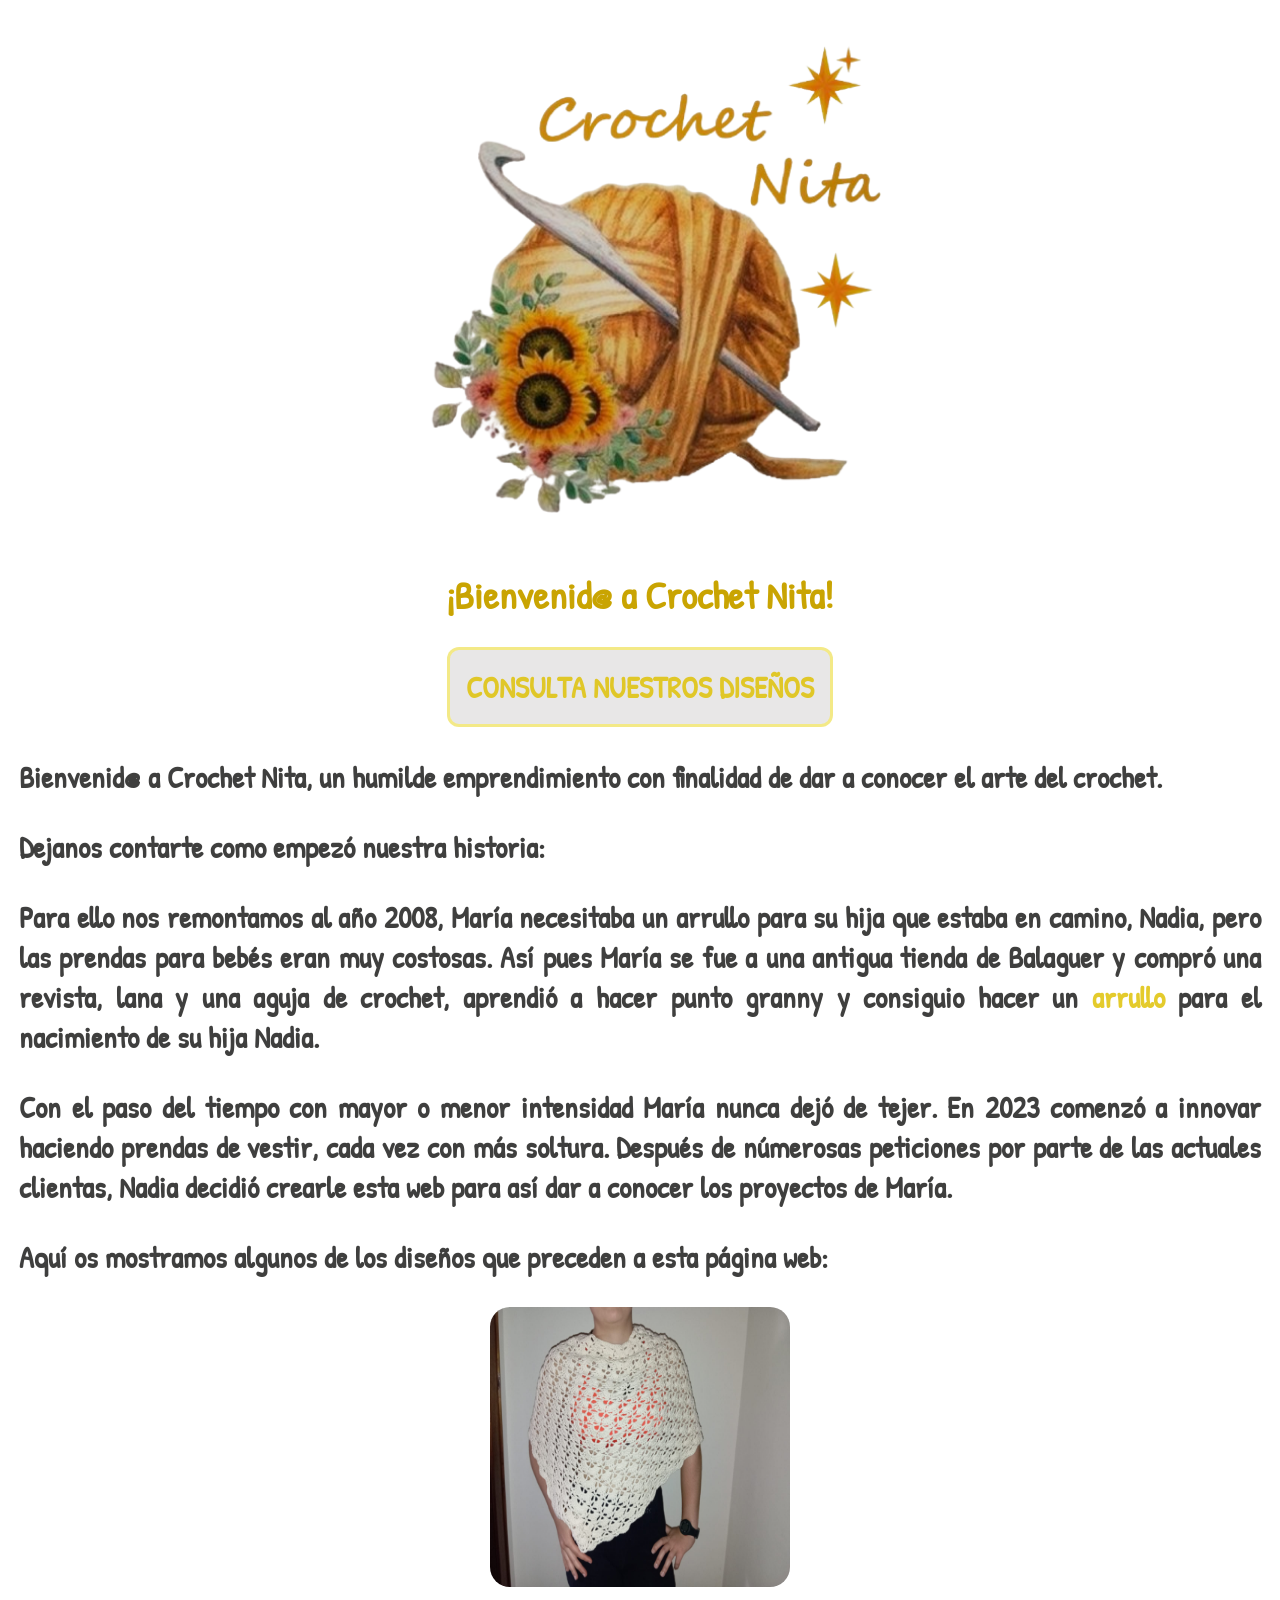
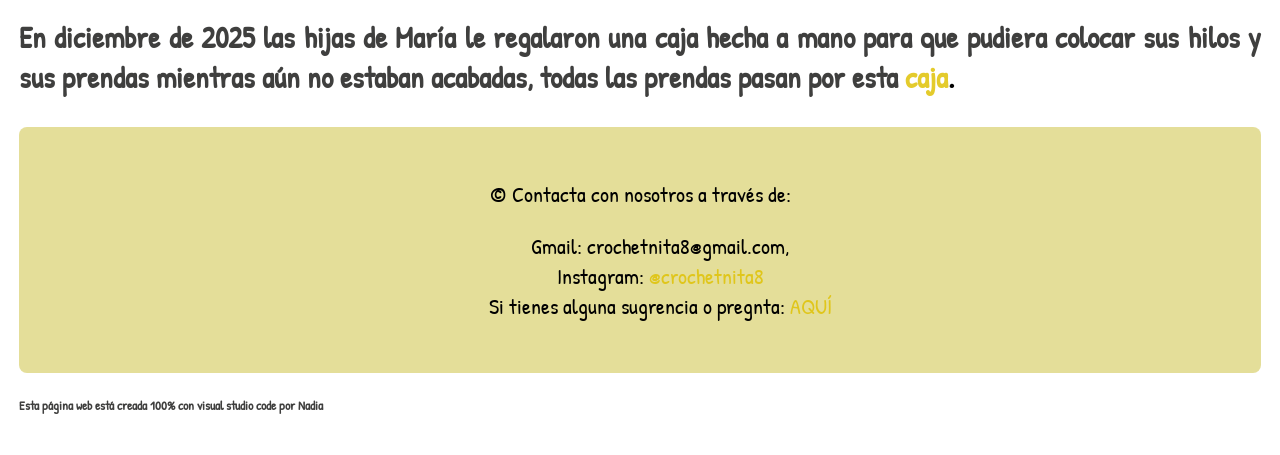
==== index.html @ 80dba15c "SUBBIDA 55" ====
<!doctype html>
<html>
<head>

<meta name="google-site-verification" content="MotYhcaJfMXbqBQRzJ3ACP1RZf5Yo8ek3lvFwVh9SaU" />
    <meta charset="utf-8">
    <link rel="icon" href="IMAGENES/Crochet_Nita-removebg-preview.png" type="image/x-icon">
    <title>Crochet Nita</title>
    <link rel="stylesheet" href="estilo/style.css?v=2">
    <meta name="viewport" content="width=device-width, initial-scale=1.0">

</head>


<body>
<div class="bordes">
<div class="bloque-caja">
    <img src="IMAGENES/Crochet_Nita-removebg-preview.png" class="logo-principal" alt="Logo de Crochet Nita" title="Logo de Crochet Nita">
</div>
    <h1 id="nombre-visitante"><span style="color:rgb(201, 164, 2);">¡Bienvenid@ a Crochet Nita!</span></h1>
    <div class="tarjeta-inicio">
        <h3><b><a href="diseños.html">CONSULTA NUESTROS DISEÑOS</a></b></h3>
    </div>

    <p><h3><span style="color:rgba(44, 44, 43, 0.911);">Bienvenid@ a  Crochet Nita, un humilde emprendimiento con finalidad de dar a conocer el arte del crochet.</span></p>


<p><h3><span style="color:rgba(44, 44, 43, 0.911);">Dejanos contarte como empezó nuestra historia:</span></h3>


<h3><span style="color:rgba(44, 44, 43, 0.911);">Para ello nos remontamos al año 2008, María necesitaba un arrullo para su hija que estaba en camino, Nadia, pero las prendas para bebés eran muy costosas. Así pues María se fue a una antigua tienda de Balaguer y compró una revista, lana y una aguja de crochet, aprendió a hacer punto granny y consiguio hacer un <a href="arrullo.html">arrullo</a> para el nacimiento de su hija Nadia.</span></h3>

<h3><span style="color:rgba(44, 44, 43, 0.911)">Con el paso del tiempo con mayor o menor intensidad María nunca dejó de tejer. En 2023 comenzó a innovar haciendo prendas de vestir, cada vez con más soltura. Después de númerosas peticiones por parte de las actuales clientas, Nadia decidió crearle esta web para así dar a conocer los proyectos de María.</span></h3>

<h3><b><span style="color:rgba(44, 44, 43, 0.911);">Aquí os mostramos algunos de los diseños que preceden a esta página web:</span></b></h3>

<div class="bloque-imagenes">
      <img id="carrusel" src="IMAGENES/c1.jpg" width="300" height="280" title="carrusel que muestran algunas imagenes de las prendas que preceden a Crochet Nita">
</div>

<h3><span style="color:rgba(44, 44, 43, 0.911);">En diciembre de 2025 las hijas de María le regalaron una caja hecha a mano para que pudiera colocar sus hilos y sus prendas mientras aún no estaban acabadas, todas las prendas pasan por esta <a href="caja.html">caja</a></span>.</h3>



    <footer class="menu-list"><br>
   <p>&copy; Contacta con nosotros a través de:</p>
    <ol>
      <line>Gmail: crochetnita8@gmail.com, </line><br>
      <line>Instagram:<a href="https://www.instagram.com/crochetnita8/" target="_blank"> @crochetnita8</a> </line><br>
      <line>Si tienes alguna sugrencia o pregnta:<a class="pie-página" href="formulario.html"> AQUÍ</a></line>
    </ol><br>
   </footer>
<h5><span style="color:rgba(44, 44, 43, 0.911);">Esta página web está creada 100% con visual studio code por Nadia</span></h5>
</div>
<script src="script.js"></script>
</body>
---- estilo/style.css ----
@import url('https://fonts.googleapis.com/css2?family=Patrick+Hand&family=Amatic+SC&display=swap');

body {
 display: block;
 width: 100%;
 max-width: 100%;
 margin: 0;
 padding: 0; 
font-family: 'Patrick Hand', cursive !important; 
  background-color: #ffffff; /*BORDES, gris*/
  overflow-x: hidden;
}

h1 {
  
  font-size: 39px; 
  text-align: center;}

h2 {
  
  font-size: 39px; 
  text-align: center;}

  .letra {
    font-size: 20px;

  }

h3 {
  
  font-size: 30px; 
  text-align: justify;}

  footer{
    font-family: 'Patrick Hand', cursive !important;
    font-size: 22px; 
    height: 3%;
    text-align: justify;
  }

.bordes{    /*todo el texto (EN BLANCO)*/
  background-color: #ffffff;
  width: 100%;
  margin: 0;
  padding: 19px 19px;
  box-sizing: border-box;

}
.bordes-formulario{ 
   margin-left:10%;
   margin-right:10%;
   margin-top: 20px;
   margin-bottom: 20px;

}

.bloque-caja {
    display: flex;           
    justify-content: center;  
    flex-wrap: wrap;         
}
.bloque-caja img {
    justify-content: center; 
    margin: 5px 10px;
    border-radius: 20px;
}

.bloque-imagenes img {
    border-radius: 20px;
    display: flex !important;
    justify-content: center !important;
    align-content: center !important;
    align-items: center !important;
    margin: 0 auto !important;
    text-align: center !important;
}

.caja-redonda {
  border-radius: 10px;
  border: 1px solid #aaa;
  padding: 8px;
}

a {  color:rgba(223, 193, 1, 0.831);
text-decoration: none }

a:hover {color: #9C9C9C;
 text-decoration: none; }

.menu-list{ 
    background-color: rgba(216, 207, 104, 0.673);
    border-radius: 8px;
    text-align: center; 
}
.tarjeta {
    border: 3px solid #f7ea6fcb;
    border-radius: 12px;
    padding: 15px;  
    width: calc(33.33% - 14px);
    min-width: 280px;          
    background-color: #dbdadaa2;
    text-align: center;
    margin-bottom: 30px; 
    box-sizing: border-box;
    height: auto;  
    padding: 15px 20px;        

}

.tarjeta-diseño { 
    display: flex;             
    justify-content: center;   
    align-items: center;      
    border: 3px solid #f7ea6fcb;
    border-radius: 12px;
    background-color: #dbdadaa2;
    padding: 2px 15px; 
    width: 100%;
    max-width: 350px; 
    max-height: 70px; 
    line-height: 1.2;
    margin-bottom: 30px;
} 

.tarjeta-inicio { 
    display: flex;             
    justify-content: center;
    align-items: center;     
    margin: 0 auto 30px auto; 
    
    border: 3px solid #f7ea6fcb;
    border-radius: 12px;
    background-color: #dbdadaa2;
    padding: 2px 15px; 
    width: 100%;
    max-width: 350px; 
    height: 70px;           
    text-align: center;
}



.info-oculta {
    display: none; 
    max-width: 720px; 
    margin: 20px auto; 
    padding: 20px;
    font-size: 24px;
    background-color: #f4f4f4;
    border-radius: 12px;
    border: 2px solid #dbdadaa2;
}

.info-oculta.mostrar {
    display: block; }

.contenedor-tarjetas {
    display: flex;  
    flex-wrap: wrap;  
    gap: 20px;             
    justify-content: center; 
    max-width: 1200px; 
    margin: 0 auto;
}

.tarjeta h3 {
    color: #333;
    margin-top: 0;
}
.bloque-caja {
    width: 100%;
    max-width: 100%;
    display: flex;
    box-sizing: border-box;
    justify-content: center;
}

.logo-principal {
    display: block;
    margin: 0 auto;
    max-width: 500px;
    height: auto;
    width: 100%;
}
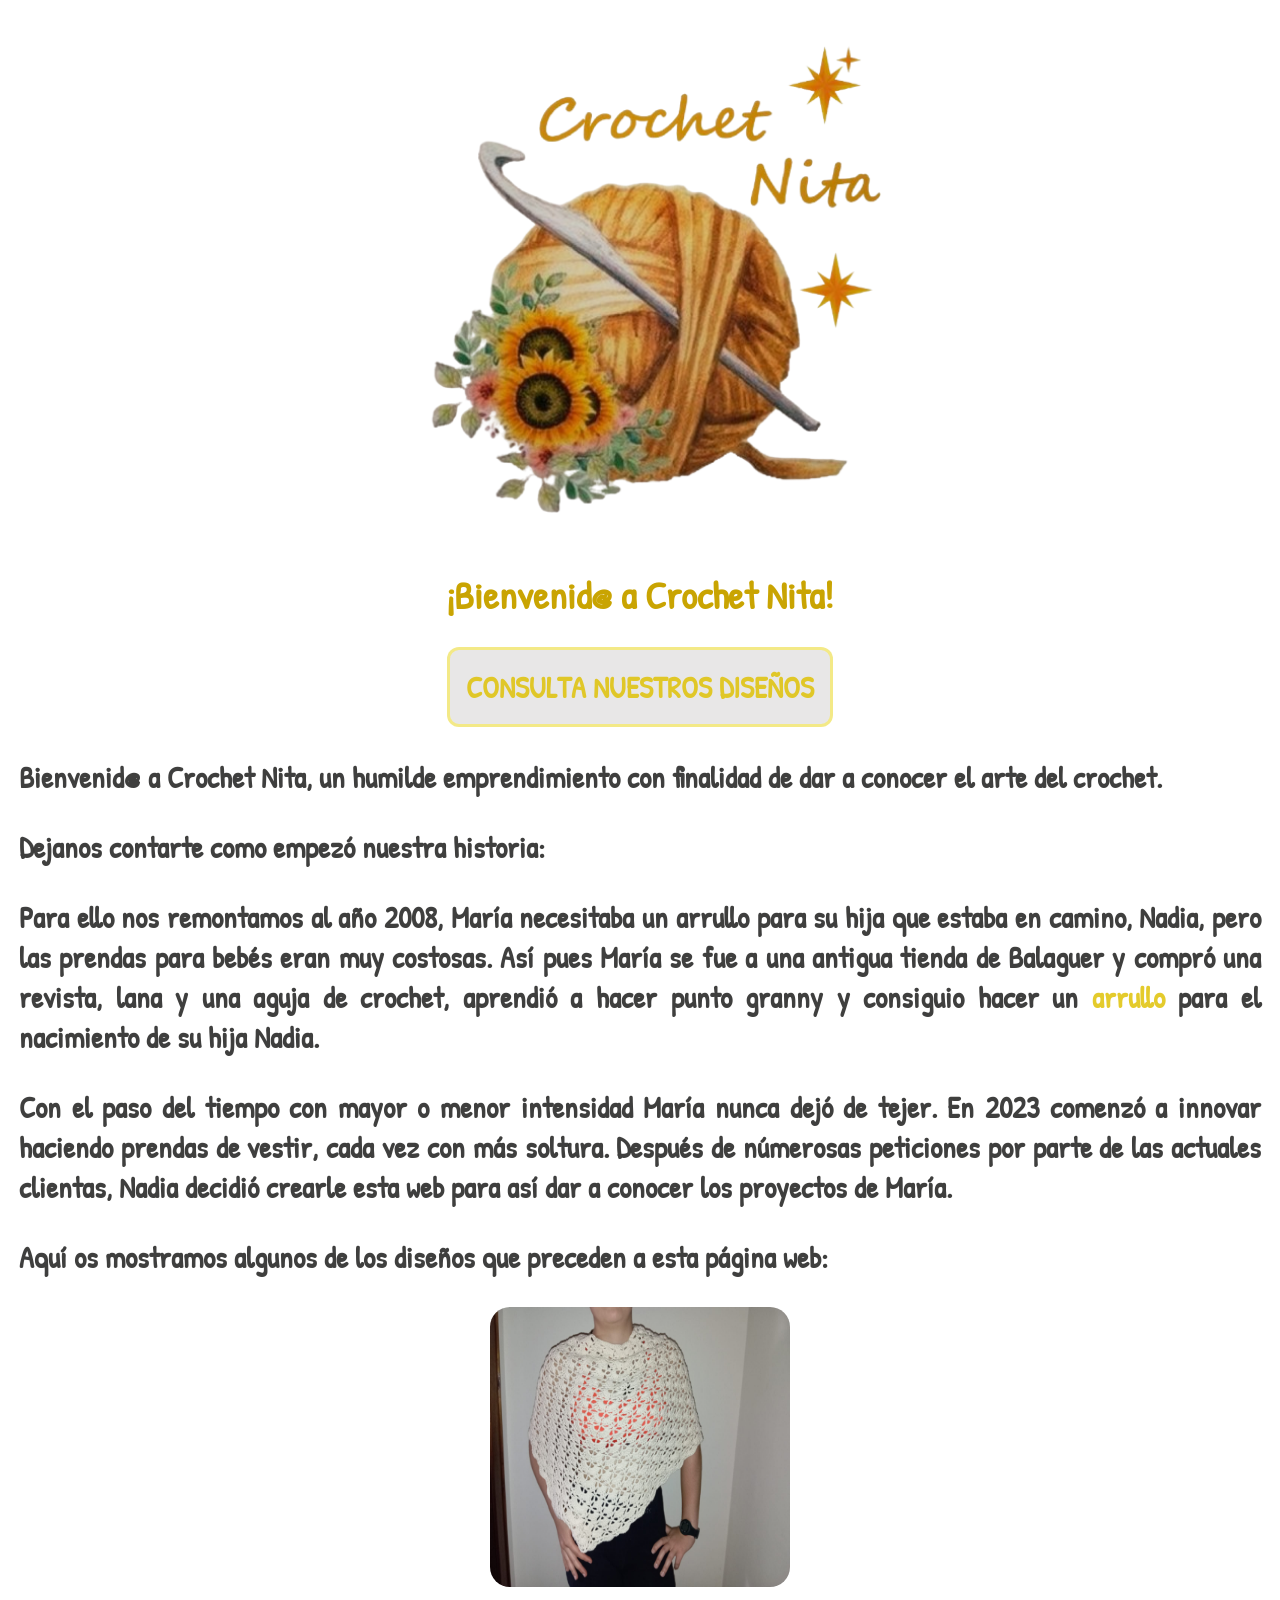
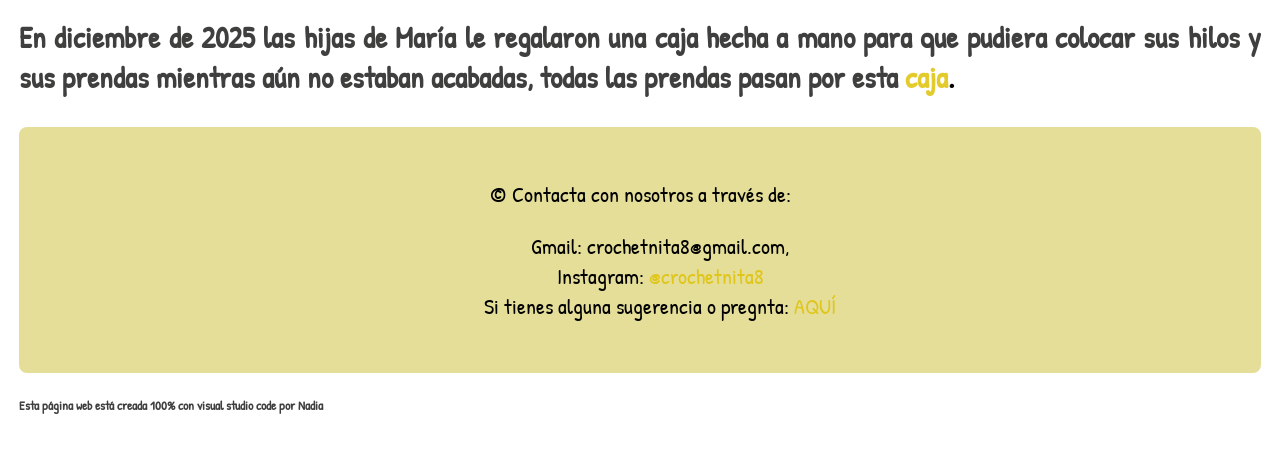
==== commit 220328ee: "SUBIDA 56" ====
--- a/index.html
+++ b/index.html
@@ -47,7 +47,7 @@
     <ol>
       <line>Gmail: crochetnita8@gmail.com, </line><br>
       <line>Instagram:<a href="https://www.instagram.com/crochetnita8/" target="_blank"> @crochetnita8</a> </line><br>
-      <line>Si tienes alguna sugrencia o pregnta:<a class="pie-página" href="formulario.html"> AQUÍ</a></line>
+      <line>Si tienes alguna sugerencia o pregnta:<a class="pie-página" href="formulario.html"> AQUÍ</a></line>
     </ol><br>
    </footer>
 <h5><span style="color:rgba(44, 44, 43, 0.911);">Esta página web está creada 100% con visual studio code por Nadia</span></h5>
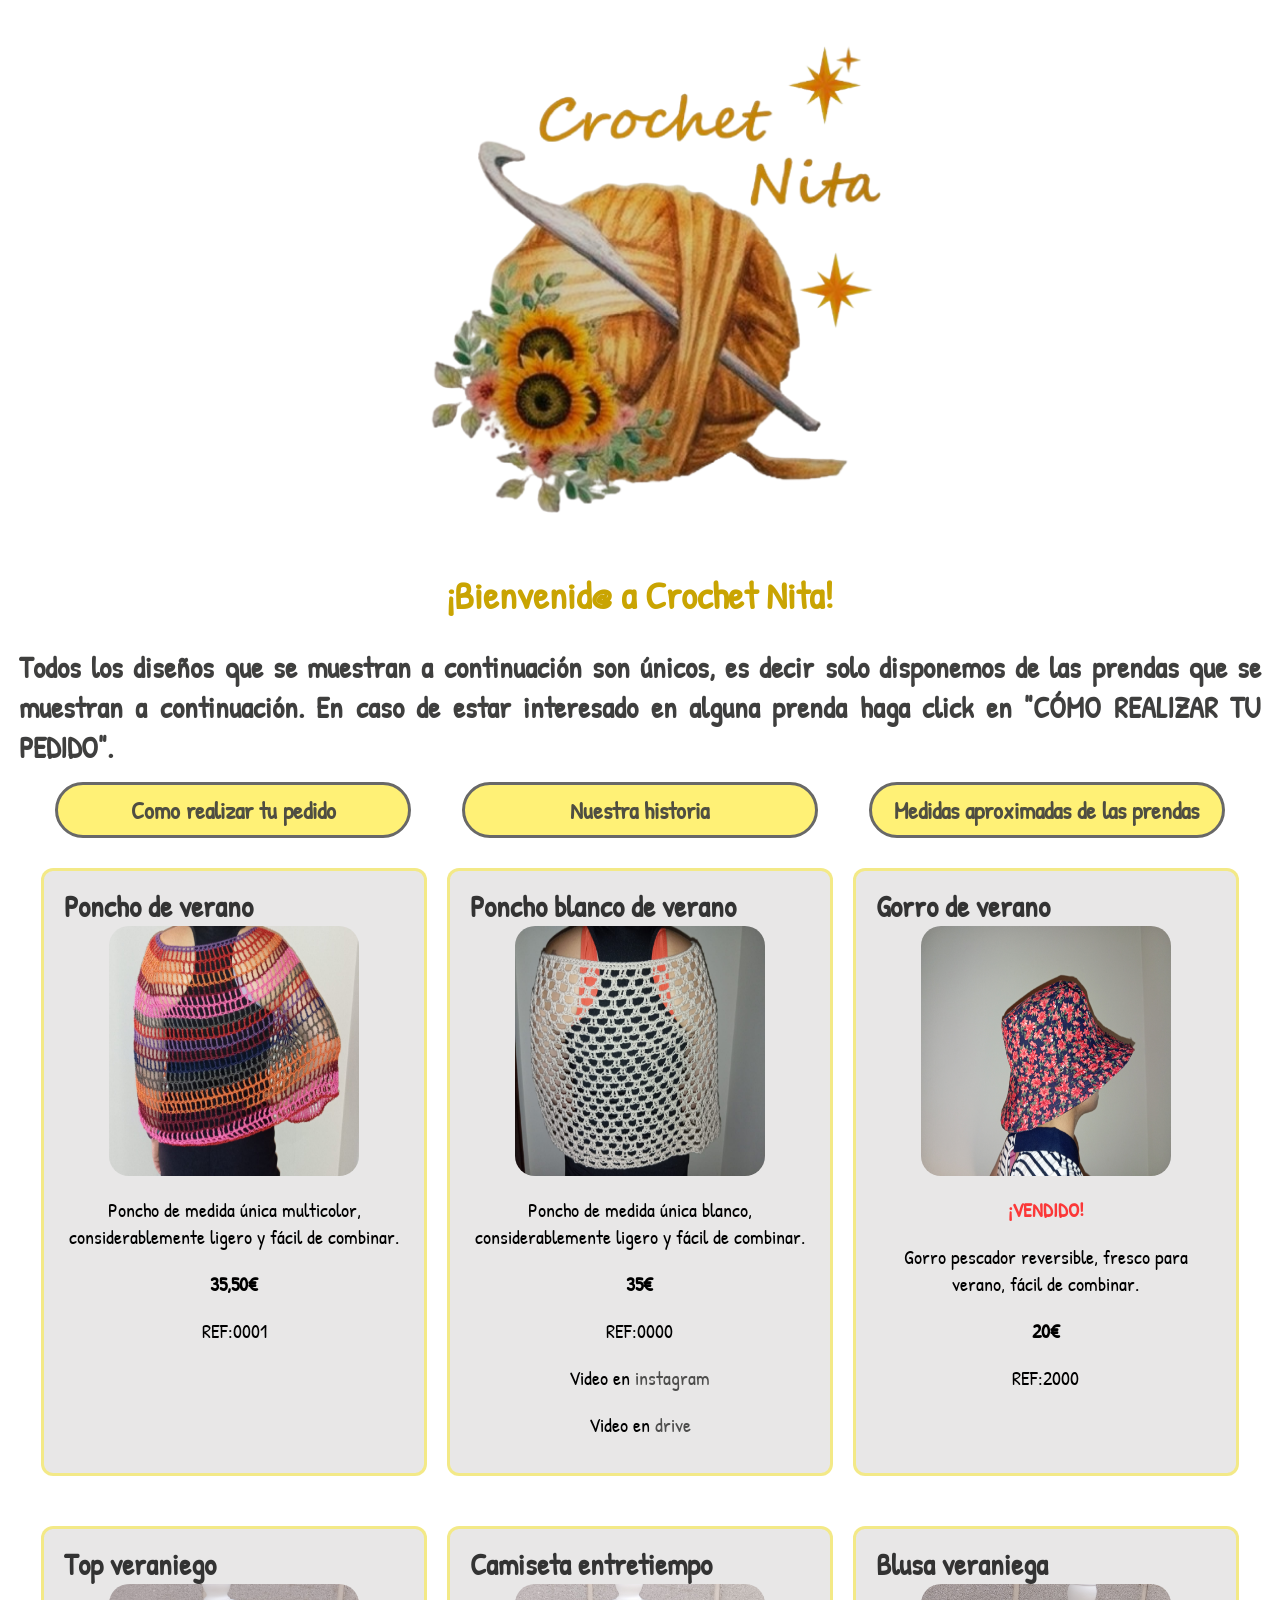
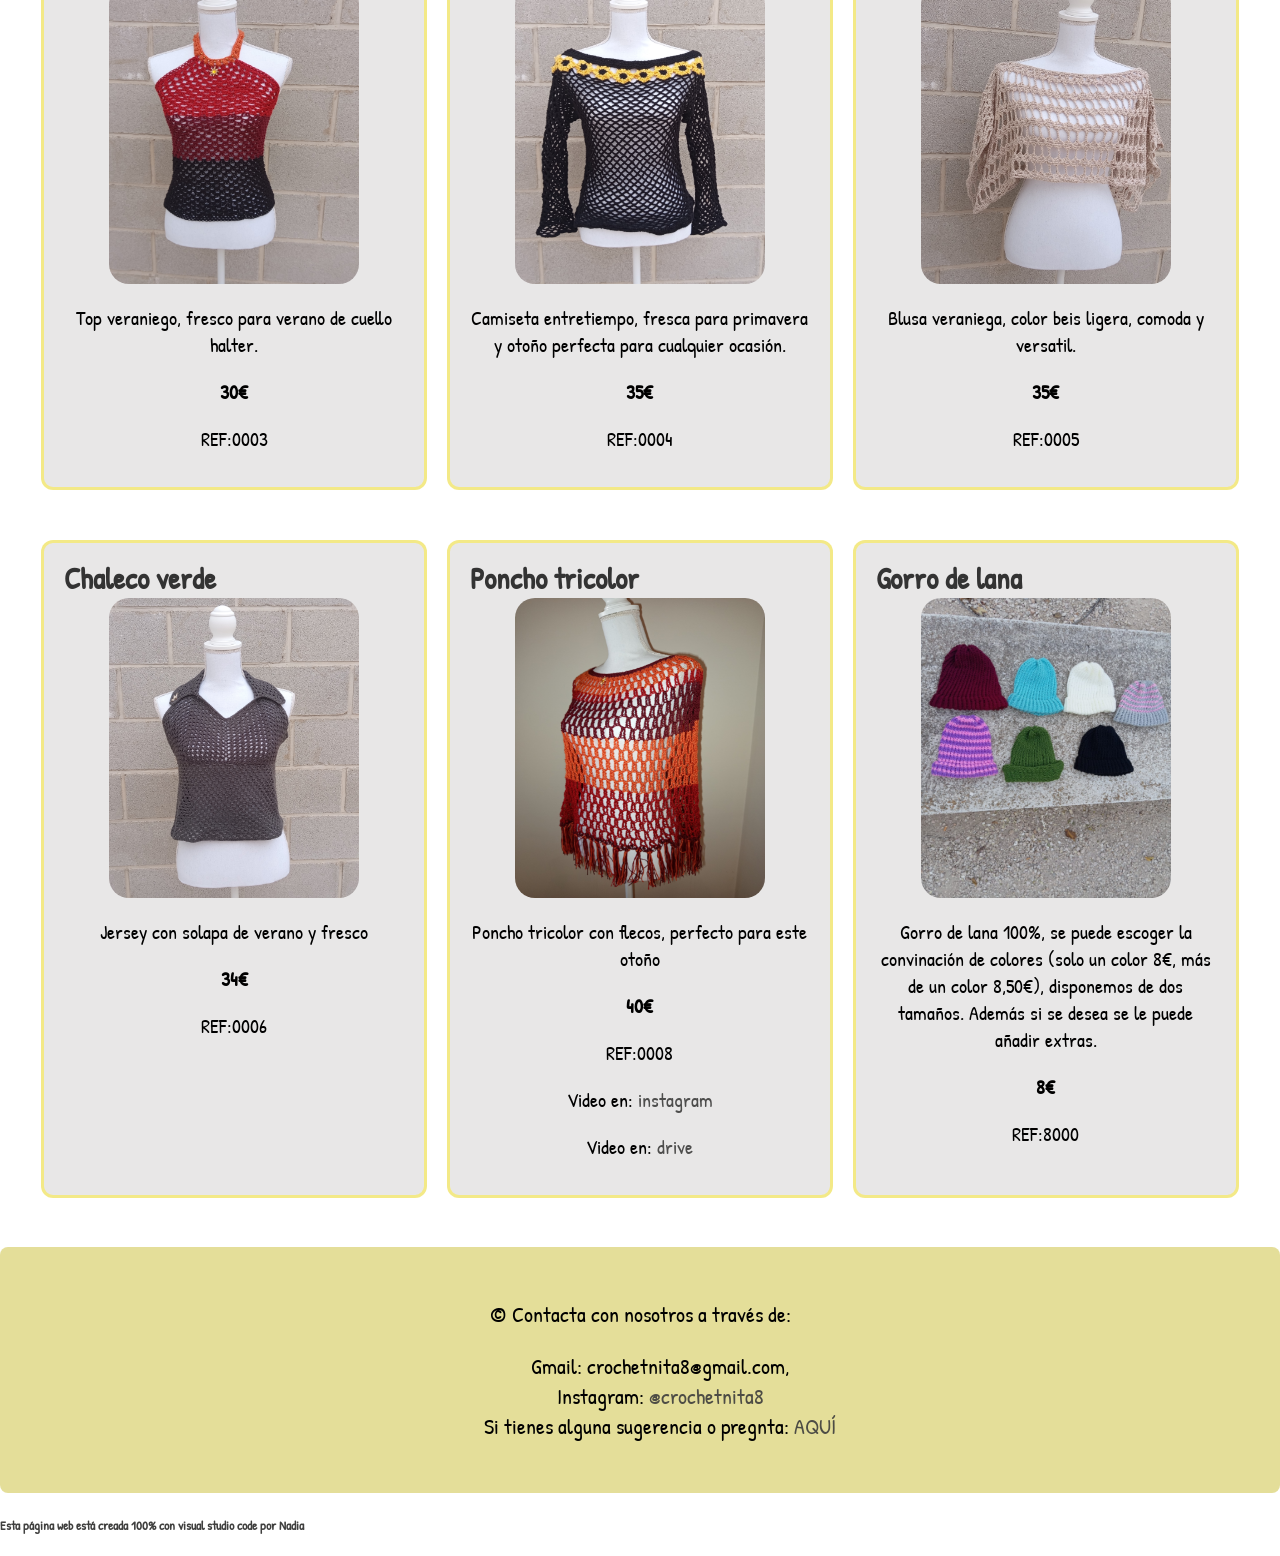
==== commit 3d55f0a5: "subida_60" ====
--- a/index.html
+++ b/index.html
@@ -18,27 +18,195 @@
     <img src="IMAGENES/Crochet_Nita-removebg-preview.png" class="logo-principal" alt="Logo de Crochet Nita" title="Logo de Crochet Nita">
 </div>
     <h1 id="nombre-visitante"><span style="color:rgb(201, 164, 2);">¡Bienvenid@ a Crochet Nita!</span></h1>
+
+<h3><span style="color:rgba(44, 44, 43, 0.911);">Todos los diseños que se muestran a continuación son únicos, es decir solo disponemos de las prendas que se muestran a continuación. En caso de estar interesado en alguna prenda haga click en "CÓMO REALIZAR TU PEDIDO".</span></h3>
+    
+<div class="contenedor-tarjetas">
+
+    <div class="tarjeta-inicio" id="boton-pedido" style="cursor: pointer;">
+       <b><a href="#">Como realizar tu pedido</a></b>
+    </div>   
+
+      <div class="tarjeta-inicio">
+      <a href="diseños.html"><b>Nuestra historia</b></a>
+     </div>
+
     <div class="tarjeta-inicio">
-        <h3><b><a href="diseños.html">CONSULTA NUESTROS DISEÑOS</a></b></h3>
-    </div>
-
-    <p><h3><span style="color:rgba(44, 44, 43, 0.911);">Bienvenid@ a  Crochet Nita, un humilde emprendimiento con finalidad de dar a conocer el arte del crochet.</span></p>
-
-
-<p><h3><span style="color:rgba(44, 44, 43, 0.911);">Dejanos contarte como empezó nuestra historia:</span></h3>
-
-
-<h3><span style="color:rgba(44, 44, 43, 0.911);">Para ello nos remontamos al año 2008, María necesitaba un arrullo para su hija que estaba en camino, Nadia, pero las prendas para bebés eran muy costosas. Así pues María se fue a una antigua tienda de Balaguer y compró una revista, lana y una aguja de crochet, aprendió a hacer punto granny y consiguio hacer un <a href="arrullo.html">arrullo</a> para el nacimiento de su hija Nadia.</span></h3>
-
-<h3><span style="color:rgba(44, 44, 43, 0.911)">Con el paso del tiempo con mayor o menor intensidad María nunca dejó de tejer. En 2023 comenzó a innovar haciendo prendas de vestir, cada vez con más soltura. Después de númerosas peticiones por parte de las actuales clientas, Nadia decidió crearle esta web para así dar a conocer los proyectos de María.</span></h3>
-
-<h3><b><span style="color:rgba(44, 44, 43, 0.911);">Aquí os mostramos algunos de los diseños que preceden a esta página web:</span></b></h3>
-
-<div class="bloque-imagenes">
-      <img id="carrusel" src="IMAGENES/c1.jpg" width="300" height="280" title="carrusel que muestran algunas imagenes de las prendas que preceden a Crochet Nita">
-</div>
-
-<h3><span style="color:rgba(44, 44, 43, 0.911);">En diciembre de 2025 las hijas de María le regalaron una caja hecha a mano para que pudiera colocar sus hilos y sus prendas mientras aún no estaban acabadas, todas las prendas pasan por esta <a href="caja.html">caja</a></span>.</h3>
+       <b><a href="medidas.html">Medidas aproximadas de las prendas</a></b>
+    </div>
+</div>
+
+
+<div id="texto-pedido" class="info-oculta">
+    <h4><b>Pasos para realizar tu pedido:</b></h4>
+    <p>1. Selecciona tus prendas favoritas.</p>
+    <p>2. Apunta el número de referencia de la prenda (REF)</p>
+<p>3. Escríbenos a través de Gmail: crochetnita8@gmail.com</a></p>
+<p>4. Acuérdate de escribir el número de referencia en tu mensaje.</a></p>
+<p>5. Si tienes dudas, preguntas o sugerencias pulsa <b><a href="formulario.html">AQUÍ</a></b></p>
+</div>
+
+  <div class="contenedor-tarjetas">
+
+
+<div class="tarjeta">
+<h3>Poncho de verano </h3>
+<div class="slider-box">
+<div class="bloque-imagenes">
+      <img id="poncho_multicolor" src="IMAGENES/Poncho_verano_1.1.1.jpg" width="250" height="250">
+</div>
+    <div class="letra">
+            <p>Poncho de medida única multicolor, considerablemente ligero y fácil de combinar.</p>
+            <p><b>35,50€</b></p>
+            <P>REF:0001</P>
+    </div>
+    </div> 
+
+</div>
+
+
+
+
+<div class="tarjeta">
+<h3>Poncho blanco de verano</h3>
+<div class="slider-box">
+<div class="bloque-imagenes">
+      <img id="poncho_blanco" src="IMAGENES/Poncho_blanco_1.jpg" width="250" height="250">
+</div >
+    <div class="letra">
+            <p>Poncho de medida única blanco, considerablemente ligero y fácil de combinar.</p>
+            <p><b>35€</b></p>
+            <P>REF:0000</P>
+            <p>Video en <a href="https://www.instagram.com/p/DdCdG0MxBR3/" target="_blank">instagram</a></p>
+            <p>Video en <a href="https://drive.google.com/file/d/1knNZ7XTC8M2oFvwDCNOKL1fEVnpdb-37/view?usp=sharing" target="_blank">drive</a></p>
+    </div>
+    </div> 
+    
+
+
+</div>
+
+
+
+
+<div class="tarjeta">
+<h3>Gorro de verano</h3>
+<div class="slider-box">
+<div class="bloque-imagenes">
+      <img id="gorro_verano" src="IMAGEN/Gorro_verano1.jpg" width="250" height="250">
+</div>
+    <div class="letra">
+            <p><b><span style="color:rgba(253, 38, 38, 0.911);">¡VENDIDO!</span></b></p>
+            <p>Gorro pescador reversible, fresco para verano, fácil de combinar.</p>
+            <p><b>20€</b></p>
+            <p>REF:2000</p>
+    </div>
+    </div>
+</div>
+
+<div class="tarjeta">
+<h3>Top veraniego</h3>
+<div class="slider-box">
+<div class="bloque-imagenes">
+      <img id="camiseta_verano" src="DEGRADADO_R_M_N/DEG_1.jpg" width="250" height="300">
+</div>
+    <div class="letra">
+            <p>Top veraniego, fresco para verano de cuello halter.</p>
+            <p><b>30€</b></p>
+            <P>REF:0003</P>
+    </div>
+    </div> 
+    </div>
+
+
+
+<div class="tarjeta">
+<h3>Camiseta entretiempo</h3>
+<div class="slider-box">
+<div class="bloque-imagenes">
+      <img id="camiseta_entretiempo" src="CAMISETA_NEG_FLO/Flor_1.jpg" width="250" height="300">
+</div>
+    <div class="letra">
+            <p>Camiseta entretiempo, fresca para primavera y otoño perfecta para cualquier ocasión.</p>
+            <p><b>35€</b></p>
+            <P>REF:0004</P>
+    </div>
+    </div> 
+    </div>
+
+
+<div class="tarjeta">
+<h3>Blusa veraniega</h3>
+<div class="slider-box">
+<div class="bloque-imagenes">
+      <img id="blusa_veraniega" src="DEGRADADO_R_M_N/BL_1.jpg" width="250" height="300">
+</div>
+    <div class="letra">
+            <p>Blusa veraniega, color beis ligera, comoda y versatil.</p>
+            <p><b>35€</b></p>
+            <P>REF:0005</P>
+    </div>
+    </div> 
+    </div>
+
+
+<div class="tarjeta">
+<h3>Chaleco verde</h3>
+<div class="slider-box">
+<div class="bloque-imagenes">
+      <img id="chaleco_verde" src="CAMISETA_NEG_FLO/c.verde (1).jpg" width="250" height="300">
+</div>
+    <div class="letra">
+            <p>Jersey con solapa de verano y fresco</p>
+            <p><b>34€</b></p>
+            <P>REF:0006</P>
+    </div>
+    </div> 
+    </div>
+
+
+
+    <div class="tarjeta">
+<h3>Poncho tricolor</h3>
+<div class="slider-box">
+<div class="bloque-imagenes">
+      <img id="poncho_tricolor" src="IMAGEN_2/TRICOLOR_1.jpg" width="250" height="300">
+</div>
+    <div class="letra">
+            <p>Poncho tricolor con flecos, perfecto para este otoño</p>
+            <p><b>40€</b></p>
+            <P>REF:0008</P>
+            <p>Video en: <a href="https://www.instagram.com/p/DdCdG0MxBR3/" target="_blank">instagram</a> </p>
+            <p>Video en: <a href="https://drive.google.com/file/d/19INS7ALqrTaiq3227Peodoo6mmwWkmZR/view?usp=sharing" target="_blank">drive</a></p>
+    </div>
+    </div>
+    </div> 
+    
+
+
+<div class="tarjeta">
+  <h3>Gorro de lana</h3>
+ <div class="slider-box">
+  <div class="bloque-imagenes">
+      <img id="gorro_lana" src="GORRO_1/GORRO_1.jpg" width="250" height="300">
+</div>
+ <div class="letra">
+            <p>Gorro de lana 100%, se puede escoger la convinación de colores (solo un color 8€, más de un color 8,50€), disponemos de dos tamaños. Además si se desea se le puede añadir extras.</p>
+            <p><b>8€</b></p>
+            <P>REF:8000</P>
+     </div>
+            </div>
+        </div> 
+
+    </div>
+    
+
+
+
+</div> 
+    
+
+
 
 
 
--- a/estilo/style.css
+++ b/estilo/style.css
@@ -16,6 +16,12 @@
   font-size: 39px; 
   text-align: center;}
 
+#nuestra-historia {
+  font-size: 50px; 
+  text-align: center;
+  color: rgb(201, 164, 2);
+}
+
 h2 {
   
   font-size: 39px; 
@@ -29,7 +35,9 @@
 h3 {
   
   font-size: 30px; 
-  text-align: justify;}
+  text-align: justify;
+justify-content: center;
+  margin: 0 auto;}
 
   footer{
     font-family: 'Patrick Hand', cursive !important;
@@ -81,7 +89,7 @@
   padding: 8px;
 }
 
-a {  color:rgba(223, 193, 1, 0.831);
+a {  color: rgba(62, 62, 61, 0.911);;
 text-decoration: none }
 
 a:hover {color: #9C9C9C;
@@ -93,6 +101,7 @@
     text-align: center; 
 }
 .tarjeta {
+    
     border: 3px solid #f7ea6fcb;
     border-radius: 12px;
     padding: 15px;  
@@ -107,38 +116,22 @@
 
 }
 
-.tarjeta-diseño { 
-    display: flex;             
-    justify-content: center;   
-    align-items: center;      
-    border: 3px solid #f7ea6fcb;
-    border-radius: 12px;
-    background-color: #dbdadaa2;
-    padding: 2px 15px; 
-    width: 100%;
-    max-width: 350px; 
-    max-height: 70px; 
-    line-height: 1.2;
-    margin-bottom: 30px;
-} 
-
 .tarjeta-inicio { 
+    font-size: 24px; 
+    font-family: 'Patrick Hand', cursive;
     display: flex;             
     justify-content: center;
     align-items: center;     
-    margin: 0 auto 30px auto; 
-    
-    border: 3px solid #f7ea6fcb;
-    border-radius: 12px;
-    background-color: #dbdadaa2;
-    padding: 2px 15px; 
+    margin: 15px auto 30px auto; 
+    border: 3px solid  #686868;
+    border-radius: 30px;
+    background-color: #FFF176;
+    padding: 0; 
     width: 100%;
     max-width: 350px; 
-    height: 70px;           
-    text-align: center;
+    height: 50px;     
+    text-align: center;       
 }
-
-
 
 .info-oculta {
     display: none; 
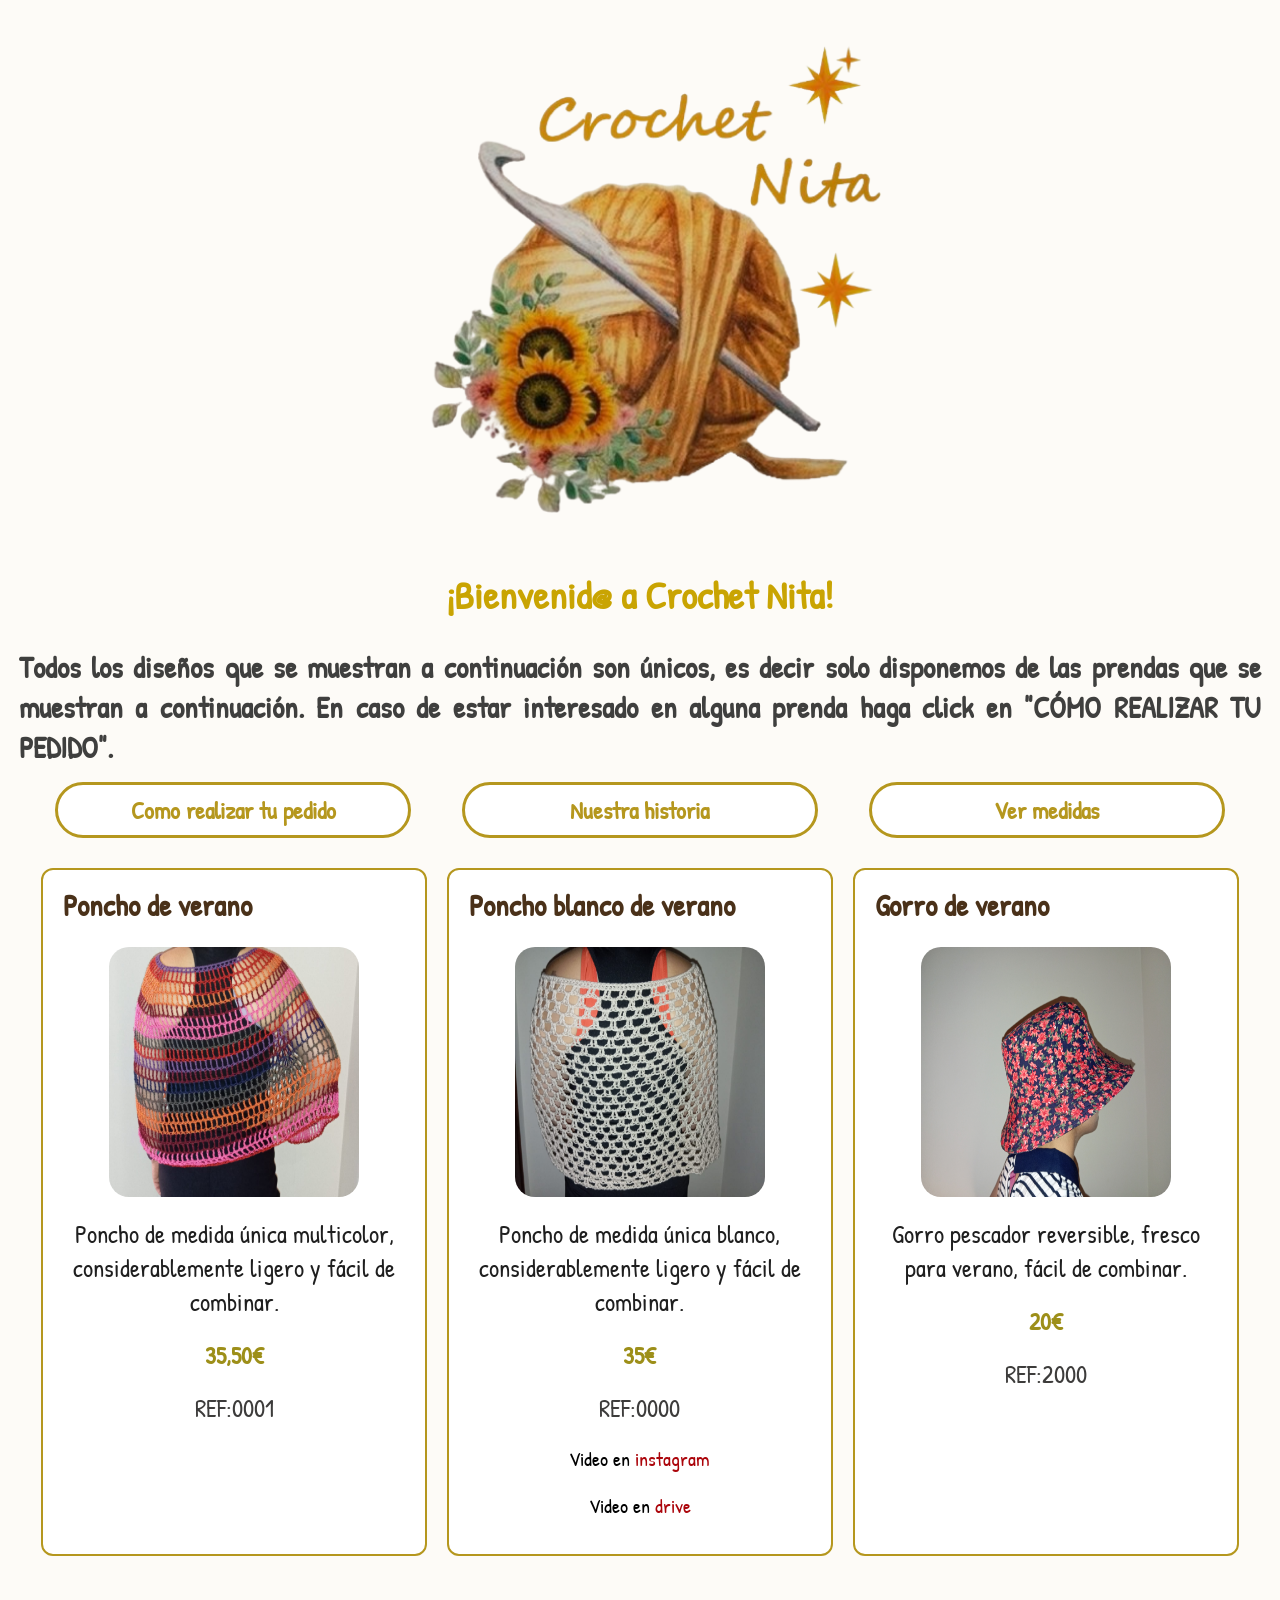
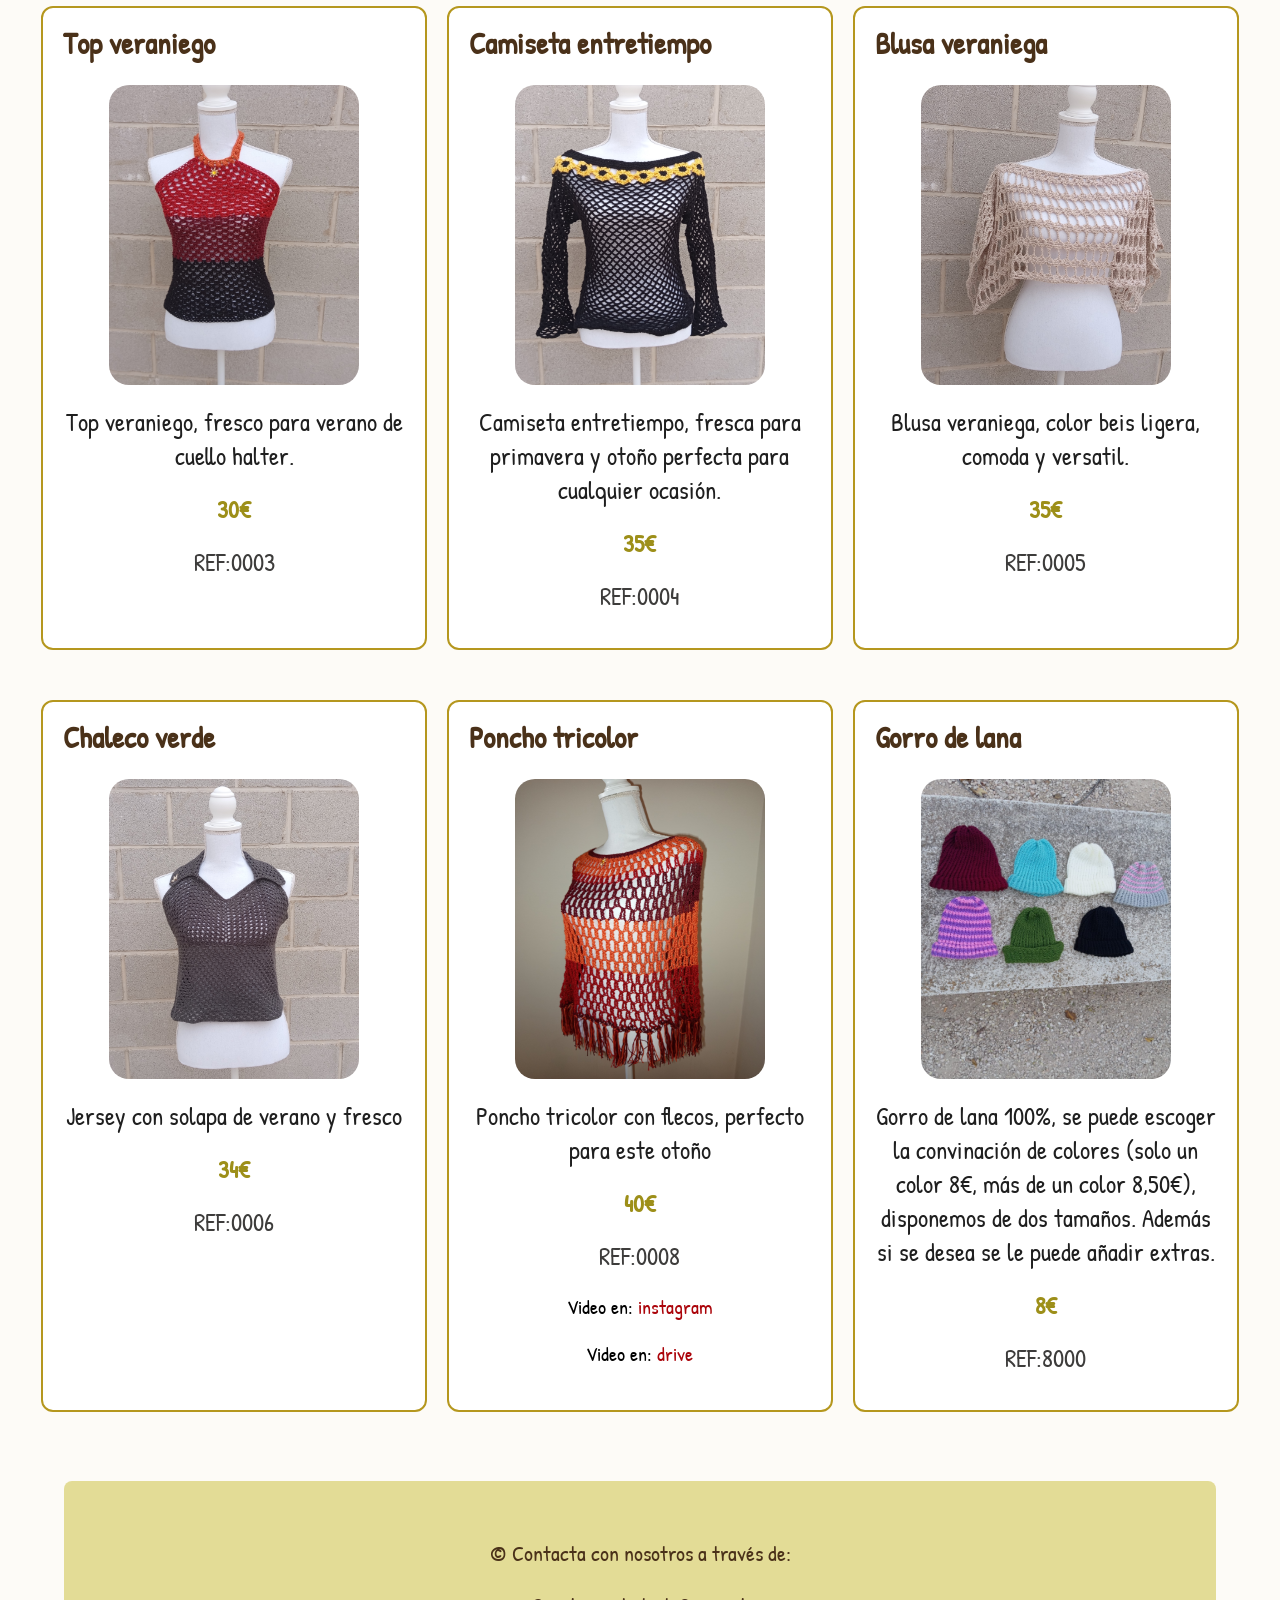
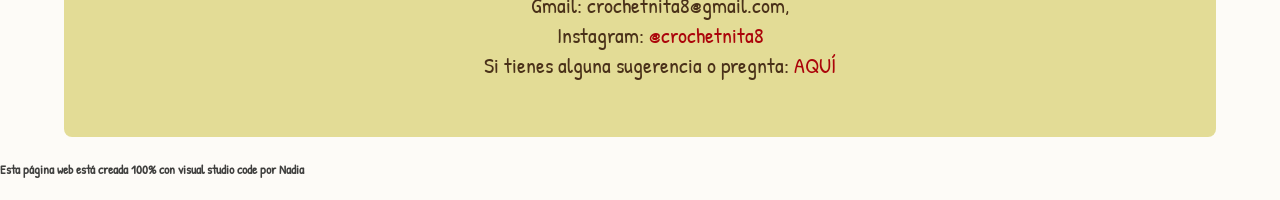
==== commit 1e9250f0: "subida 61" ====
--- a/index.html
+++ b/index.html
@@ -32,8 +32,9 @@
      </div>
 
     <div class="tarjeta-inicio">
-       <b><a href="medidas.html">Medidas aproximadas de las prendas</a></b>
-    </div>
+       <b><a href="medidas.html">Ver medidas</a></b>
+    </div>
+    </span>
 </div>
 
 
@@ -50,33 +51,33 @@
 
 
 <div class="tarjeta">
-<h3>Poncho de verano </h3>
+<h3>Poncho de verano </h3><br>
 <div class="slider-box">
 <div class="bloque-imagenes">
       <img id="poncho_multicolor" src="IMAGENES/Poncho_verano_1.1.1.jpg" width="250" height="250">
 </div>
-    <div class="letra">
-            <p>Poncho de medida única multicolor, considerablemente ligero y fácil de combinar.</p>
-            <p><b>35,50€</b></p>
-            <P>REF:0001</P>
-    </div>
-    </div> 
-
-</div>
-
-
-
-
-<div class="tarjeta">
-<h3>Poncho blanco de verano</h3>
+<div class="letra">
+    <p><span class="descripcion">Poncho de medida única multicolor, considerablemente ligero y fácil de combinar.</span></p>
+    <p><span class="precio">35,50€</span></p>
+    <p><span class="referencia">REF:0001</span></p>
+</div>
+    </div> 
+
+</div>
+
+
+
+
+<div class="tarjeta">
+<h3>Poncho blanco de verano</h3><br>
 <div class="slider-box">
 <div class="bloque-imagenes">
       <img id="poncho_blanco" src="IMAGENES/Poncho_blanco_1.jpg" width="250" height="250">
 </div >
     <div class="letra">
-            <p>Poncho de medida única blanco, considerablemente ligero y fácil de combinar.</p>
-            <p><b>35€</b></p>
-            <P>REF:0000</P>
+            <p><span class="descripcion">Poncho de medida única blanco, considerablemente ligero y fácil de combinar.</span></p>
+            <p><span class="precio"><b>35€</b></span></p>
+            <P><span class="referencia">REF:0000</span></P>
             <p>Video en <a href="https://www.instagram.com/p/DdCdG0MxBR3/" target="_blank">instagram</a></p>
             <p>Video en <a href="https://drive.google.com/file/d/1knNZ7XTC8M2oFvwDCNOKL1fEVnpdb-37/view?usp=sharing" target="_blank">drive</a></p>
     </div>
@@ -90,76 +91,76 @@
 
 
 <div class="tarjeta">
-<h3>Gorro de verano</h3>
+<h3>Gorro de verano</h3><br>
 <div class="slider-box">
 <div class="bloque-imagenes">
       <img id="gorro_verano" src="IMAGEN/Gorro_verano1.jpg" width="250" height="250">
 </div>
     <div class="letra">
-            <p><b><span style="color:rgba(253, 38, 38, 0.911);">¡VENDIDO!</span></b></p>
-            <p>Gorro pescador reversible, fresco para verano, fácil de combinar.</p>
-            <p><b>20€</b></p>
-            <p>REF:2000</p>
-    </div>
-    </div>
-</div>
-
-<div class="tarjeta">
-<h3>Top veraniego</h3>
+            <p><span class="descripcion">Gorro pescador reversible, fresco para verano, fácil de combinar.</span></p>
+            <p><span class="precio"><b>20€</b></span></p>
+            <p><span class="referencia">REF:2000</span></p>
+            
+    </div>
+    </div>
+</div>
+
+<div class="tarjeta">
+<h3>Top veraniego</h3><br>
 <div class="slider-box">
 <div class="bloque-imagenes">
       <img id="camiseta_verano" src="DEGRADADO_R_M_N/DEG_1.jpg" width="250" height="300">
 </div>
     <div class="letra">
-            <p>Top veraniego, fresco para verano de cuello halter.</p>
-            <p><b>30€</b></p>
-            <P>REF:0003</P>
-    </div>
-    </div> 
-    </div>
-
-
-
-<div class="tarjeta">
-<h3>Camiseta entretiempo</h3>
+            <p><span class="descripcion">Top veraniego, fresco para verano de cuello halter.</span></p>
+            <p><span class="precio"><b>30€</b></span></p>
+            <p><span class="referencia">REF:0003</span></p>
+    </div>
+    </div> 
+    </div>
+
+
+
+<div class="tarjeta">
+<h3>Camiseta entretiempo</h3><br>
 <div class="slider-box">
 <div class="bloque-imagenes">
       <img id="camiseta_entretiempo" src="CAMISETA_NEG_FLO/Flor_1.jpg" width="250" height="300">
 </div>
     <div class="letra">
-            <p>Camiseta entretiempo, fresca para primavera y otoño perfecta para cualquier ocasión.</p>
-            <p><b>35€</b></p>
-            <P>REF:0004</P>
-    </div>
-    </div> 
-    </div>
-
-
-<div class="tarjeta">
-<h3>Blusa veraniega</h3>
+            <p><span class="descripcion">Camiseta entretiempo, fresca para primavera y otoño perfecta para cualquier ocasión.</span></p>
+            <p><span class="precio"><b>35€</b></span></p>
+            <p><span class="referencia">REF:0004</span></p>
+    </div>
+    </div> 
+    </div>
+
+
+<div class="tarjeta">
+<h3>Blusa veraniega</h3><br>
 <div class="slider-box">
 <div class="bloque-imagenes">
       <img id="blusa_veraniega" src="DEGRADADO_R_M_N/BL_1.jpg" width="250" height="300">
 </div>
     <div class="letra">
-            <p>Blusa veraniega, color beis ligera, comoda y versatil.</p>
-            <p><b>35€</b></p>
-            <P>REF:0005</P>
-    </div>
-    </div> 
-    </div>
-
-
-<div class="tarjeta">
-<h3>Chaleco verde</h3>
+            <p><span class="descripcion">Blusa veraniega, color beis ligera, comoda y versatil.</span></p>
+            <p><span class="precio"><b>35€</b></span></p>
+            <p><span class="referencia">REF:0005</span></p>
+    </div>
+    </div> 
+    </div>
+
+
+<div class="tarjeta">
+<h3>Chaleco verde</h3><br>
 <div class="slider-box">
 <div class="bloque-imagenes">
       <img id="chaleco_verde" src="CAMISETA_NEG_FLO/c.verde (1).jpg" width="250" height="300">
 </div>
     <div class="letra">
-            <p>Jersey con solapa de verano y fresco</p>
-            <p><b>34€</b></p>
-            <P>REF:0006</P>
+            <p><span class="descripcion">Jersey con solapa de verano y fresco</span></p>
+            <p><span class="precio"><b>34€</b></span></p>
+            <p><span class="referencia">REF:0006</span></p>
     </div>
     </div> 
     </div>
@@ -167,15 +168,15 @@
 
 
     <div class="tarjeta">
-<h3>Poncho tricolor</h3>
+<h3>Poncho tricolor</h3><br>
 <div class="slider-box">
 <div class="bloque-imagenes">
       <img id="poncho_tricolor" src="IMAGEN_2/TRICOLOR_1.jpg" width="250" height="300">
 </div>
     <div class="letra">
-            <p>Poncho tricolor con flecos, perfecto para este otoño</p>
-            <p><b>40€</b></p>
-            <P>REF:0008</P>
+            <p><span class="descripcion">Poncho tricolor con flecos, perfecto para este otoño</span></p>
+            <p><span class="precio"><b>40€</b></span></p>
+            <p><span class="referencia">REF:0008</span></p>
             <p>Video en: <a href="https://www.instagram.com/p/DdCdG0MxBR3/" target="_blank">instagram</a> </p>
             <p>Video en: <a href="https://drive.google.com/file/d/19INS7ALqrTaiq3227Peodoo6mmwWkmZR/view?usp=sharing" target="_blank">drive</a></p>
     </div>
@@ -185,15 +186,15 @@
 
 
 <div class="tarjeta">
-  <h3>Gorro de lana</h3>
+  <h3>Gorro de lana</h3><br>
  <div class="slider-box">
   <div class="bloque-imagenes">
       <img id="gorro_lana" src="GORRO_1/GORRO_1.jpg" width="250" height="300">
 </div>
  <div class="letra">
-            <p>Gorro de lana 100%, se puede escoger la convinación de colores (solo un color 8€, más de un color 8,50€), disponemos de dos tamaños. Además si se desea se le puede añadir extras.</p>
-            <p><b>8€</b></p>
-            <P>REF:8000</P>
+            <p><span class="descripcion">Gorro de lana 100%, se puede escoger la convinación de colores (solo un color 8€, más de un color 8,50€), disponemos de dos tamaños. Además si se desea se le puede añadir extras.</span></p>
+            <p><span class="precio"><b>8€</b></span></p>
+            <p><span class="referencia">REF:8000</span></p>
      </div>
             </div>
         </div> 
--- a/estilo/style.css
+++ b/estilo/style.css
@@ -7,8 +7,17 @@
  margin: 0;
  padding: 0; 
 font-family: 'Patrick Hand', cursive !important; 
-  background-color: #ffffff; /*BORDES, gris*/
+  background-color: #FDFBF7;
   overflow-x: hidden;
+}
+
+.bordes{    /*todo el texto (EN BLANCO)*/
+  background-color: #FDFBF7;
+  width: 100%;
+  margin: 0;
+  padding: 19px 19px;
+  box-sizing: border-box;
+
 }
 
 h1 {
@@ -39,21 +48,19 @@
 justify-content: center;
   margin: 0 auto;}
 
-  footer{
+footer {
     font-family: 'Patrick Hand', cursive !important;
-    font-size: 22px; 
-    height: 3%;
-    text-align: justify;
-  }
-
-.bordes{    /*todo el texto (EN BLANCO)*/
-  background-color: #ffffff;
-  width: 100%;
-  margin: 0;
-  padding: 19px 19px;
-  box-sizing: border-box;
-
-}
+    font-size: 22px;
+    padding: 0px; 
+    text-align: center; 
+    color: #4A3119;
+    margin-top: 20px;
+    margin-left: 5%;
+    margin-right: 5%;
+    height: auto;
+    padding: 5px 20px; }
+
+
 .bordes-formulario{ 
    margin-left:10%;
    margin-right:10%;
@@ -89,7 +96,7 @@
   padding: 8px;
 }
 
-a {  color: rgba(62, 62, 61, 0.911);;
+a {  color: #ab040a;
 text-decoration: none }
 
 a:hover {color: #9C9C9C;
@@ -98,16 +105,17 @@
 .menu-list{ 
     background-color: rgba(216, 207, 104, 0.673);
     border-radius: 8px;
-    text-align: center; 
+    text-align: center;
+    height: auto; 
 }
 .tarjeta {
     
-    border: 3px solid #f7ea6fcb;
+    border: 2px solid  #b5971e;
     border-radius: 12px;
     padding: 15px;  
     width: calc(33.33% - 14px);
     min-width: 280px;          
-    background-color: #dbdadaa2;
+    background-color: #ffffff;
     text-align: center;
     margin-bottom: 30px; 
     box-sizing: border-box;
@@ -116,23 +124,58 @@
 
 }
 
-.tarjeta-inicio { 
+.tarjeta h3 {
+    color: #4A3119;
+    margin-top: 0;
+}
+
+.tarjeta .precio {
+    color: #9d8f19;    
+    font-size: 24px;   
+    font-weight: bold; 
+}
+
+.tarjeta .vendido {
+  font-family:Arial, Helvetica, sans-serif;
+    color: #ff0000;    
+    font-size: 36px;   
+    font-weight: bold; 
+}
+
+.tarjeta .referencia {
+    color: #3d3c3b;    
+    font-size: 25px;  
+}
+.tarjeta .descripcion {
+    color: #1f1f1f;    
+    font-size: 25px;  
+}
+
+.tarjeta-inicio{ 
     font-size: 24px; 
     font-family: 'Patrick Hand', cursive;
     display: flex;             
     justify-content: center;
     align-items: center;     
     margin: 15px auto 30px auto; 
-    border: 3px solid  #686868;
+    border: 3px solid  #b5971e;  /*#D19831;*/
     border-radius: 30px;
-    background-color: #FFF176;
+    background-color:#FFFFFF;/*#D19831;*/
     padding: 0; 
     width: 100%;
     max-width: 350px; 
     height: 50px;     
     text-align: center;       
-}
-
+} 
+
+.tarjeta-inicio a {
+    color: #b5971e;
+    font-weight: bold; 
+    text-decoration: none; 
+    font-size: 24px; 
+    font-family: 'Patrick Hand', cursive;
+}
+  
 .info-oculta {
     display: none; 
     max-width: 720px; 
@@ -156,10 +199,7 @@
     margin: 0 auto;
 }
 
-.tarjeta h3 {
-    color: #333;
-    margin-top: 0;
-}
+
 .bloque-caja {
     width: 100%;
     max-width: 100%;
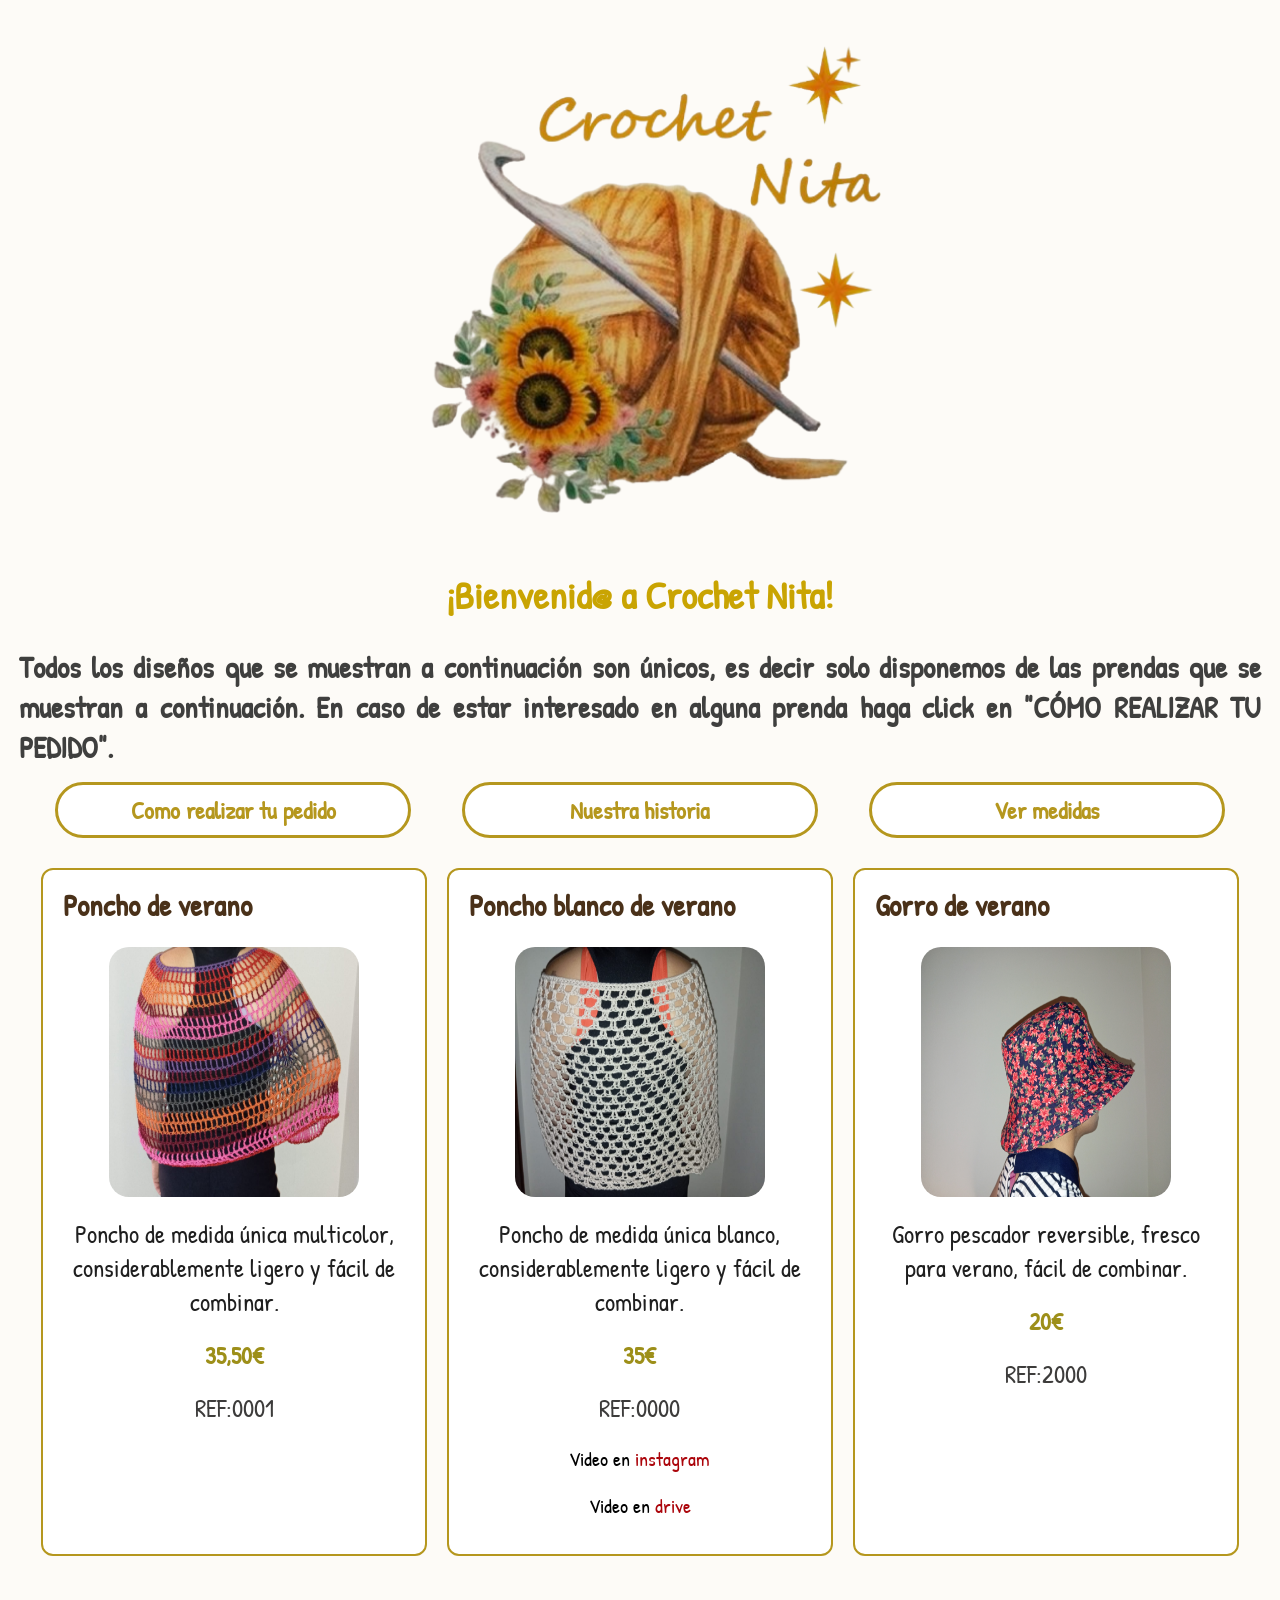
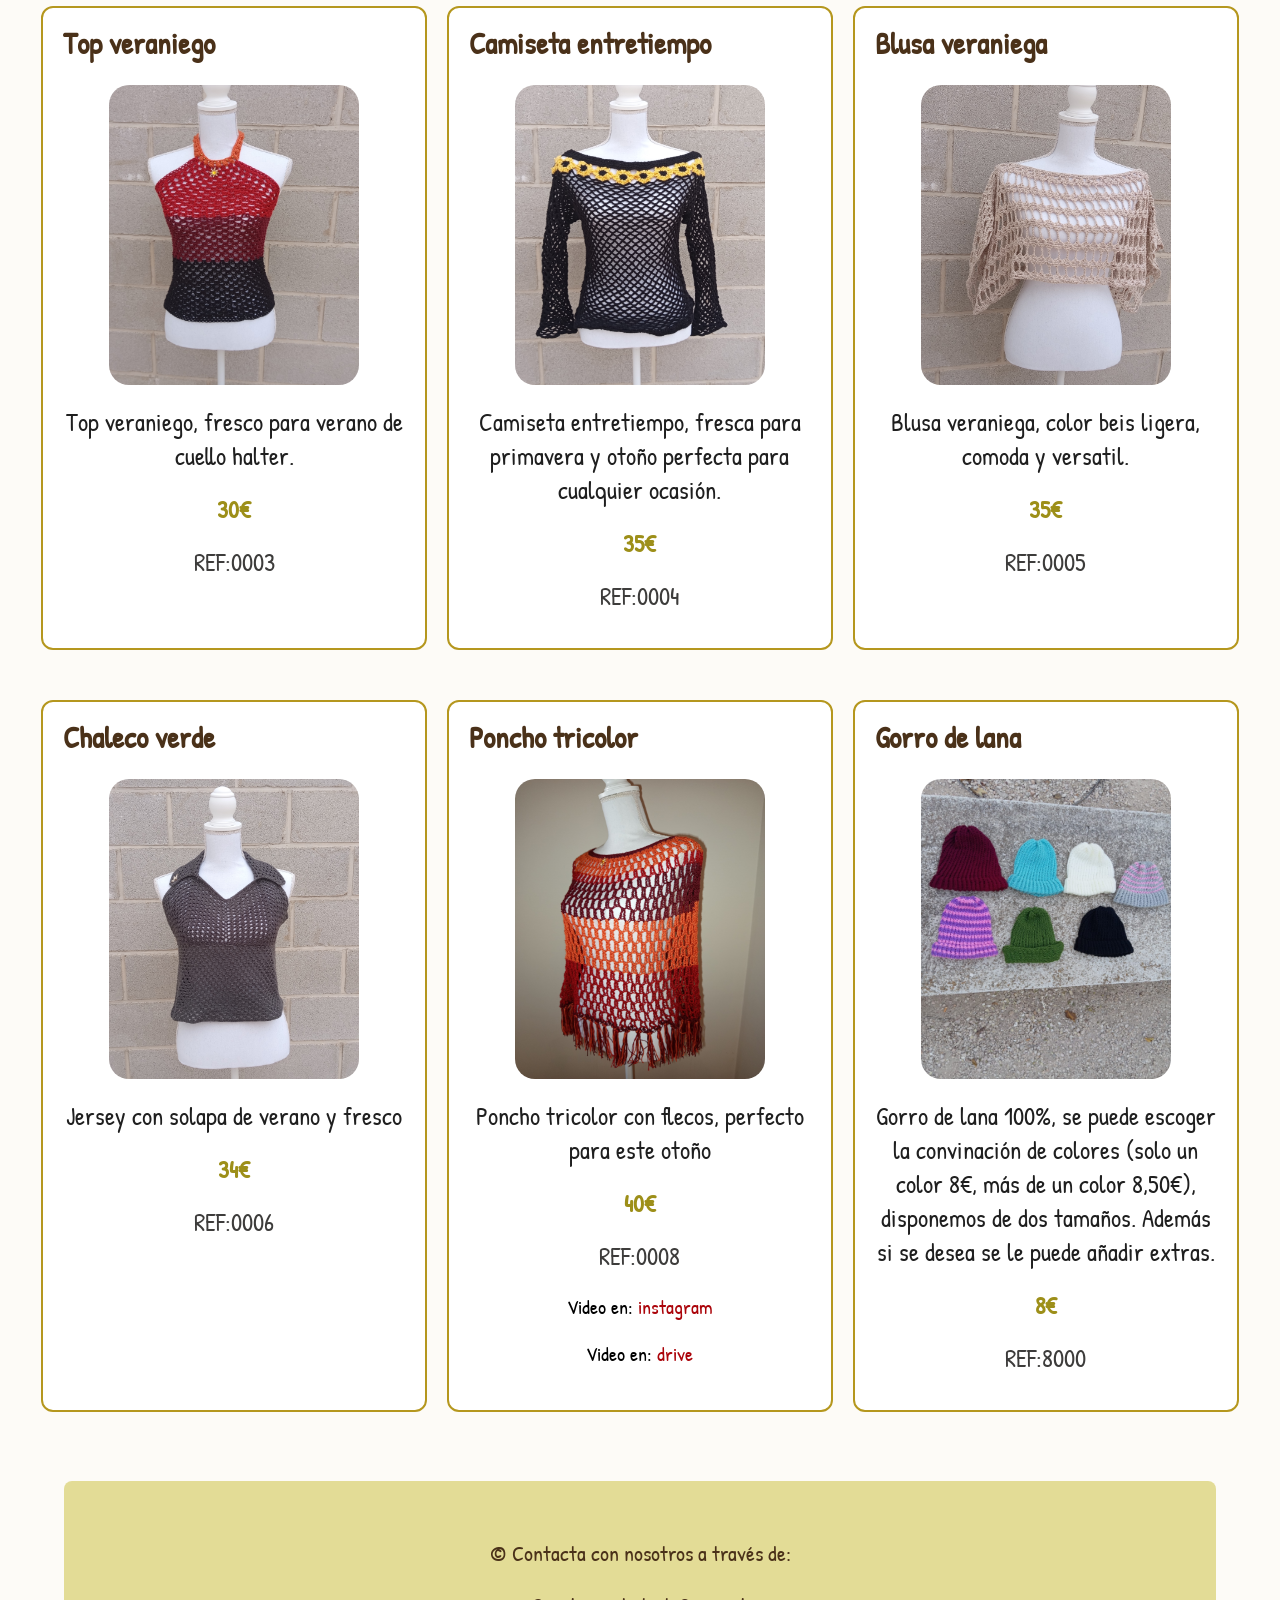
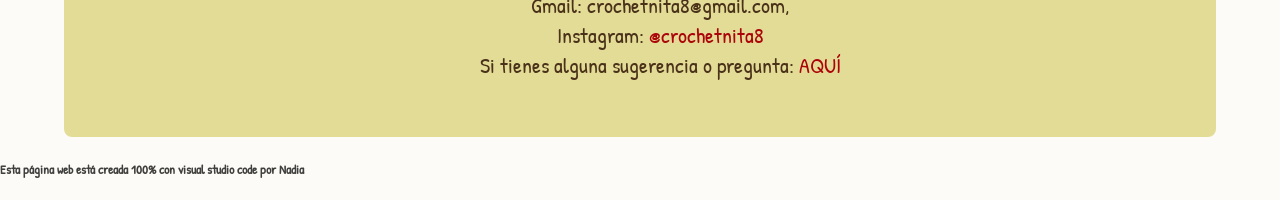
==== commit 7db8fb32: "subida 62" ====
--- a/index.html
+++ b/index.html
@@ -216,7 +216,7 @@
     <ol>
       <line>Gmail: crochetnita8@gmail.com, </line><br>
       <line>Instagram:<a href="https://www.instagram.com/crochetnita8/" target="_blank"> @crochetnita8</a> </line><br>
-      <line>Si tienes alguna sugerencia o pregnta:<a class="pie-página" href="formulario.html"> AQUÍ</a></line>
+      <line>Si tienes alguna sugerencia o pregunta:<a class="pie-página" href="formulario.html"> AQUÍ</a></line>
     </ol><br>
    </footer>
 <h5><span style="color:rgba(44, 44, 43, 0.911);">Esta página web está creada 100% con visual studio code por Nadia</span></h5>
--- a/estilo/style.css
+++ b/estilo/style.css
@@ -176,15 +176,26 @@
     font-family: 'Patrick Hand', cursive;
 }
   
+
+.nuestra-historia {
+  color:rgba(44, 44, 43, 0.911);
+  font-size: 24px;
+  font-family: 'Patrick Hand', cursive;
+  padding: 15px 20px;
+  border: 3px solid #b5971e;
+  border-radius: 12px;
+  background-color: #ffffff;
+}
+
 .info-oculta {
     display: none; 
     max-width: 720px; 
     margin: 20px auto; 
     padding: 20px;
     font-size: 24px;
-    background-color: #f4f4f4;
+    background-color: #ffffff;
     border-radius: 12px;
-    border: 2px solid #dbdadaa2;
+    border: 3px solid  #b5971e;
 }
 
 .info-oculta.mostrar {
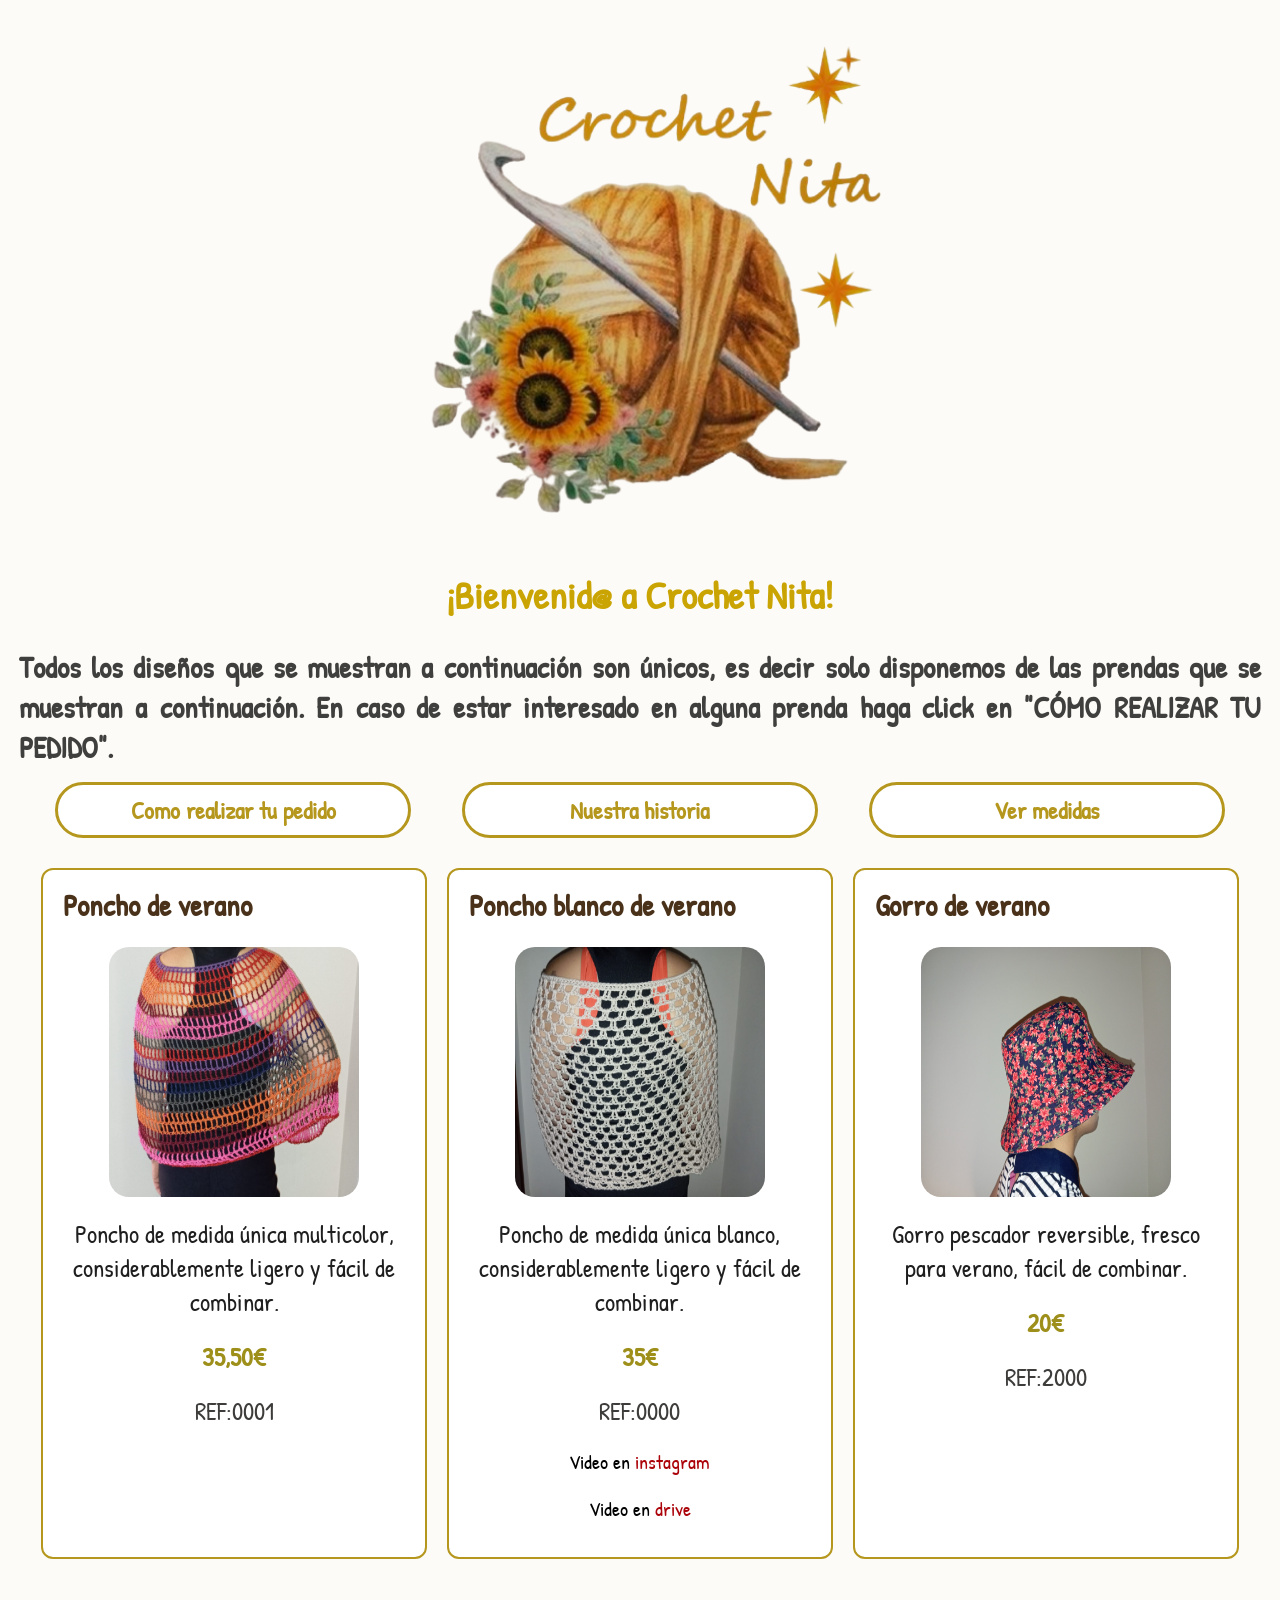
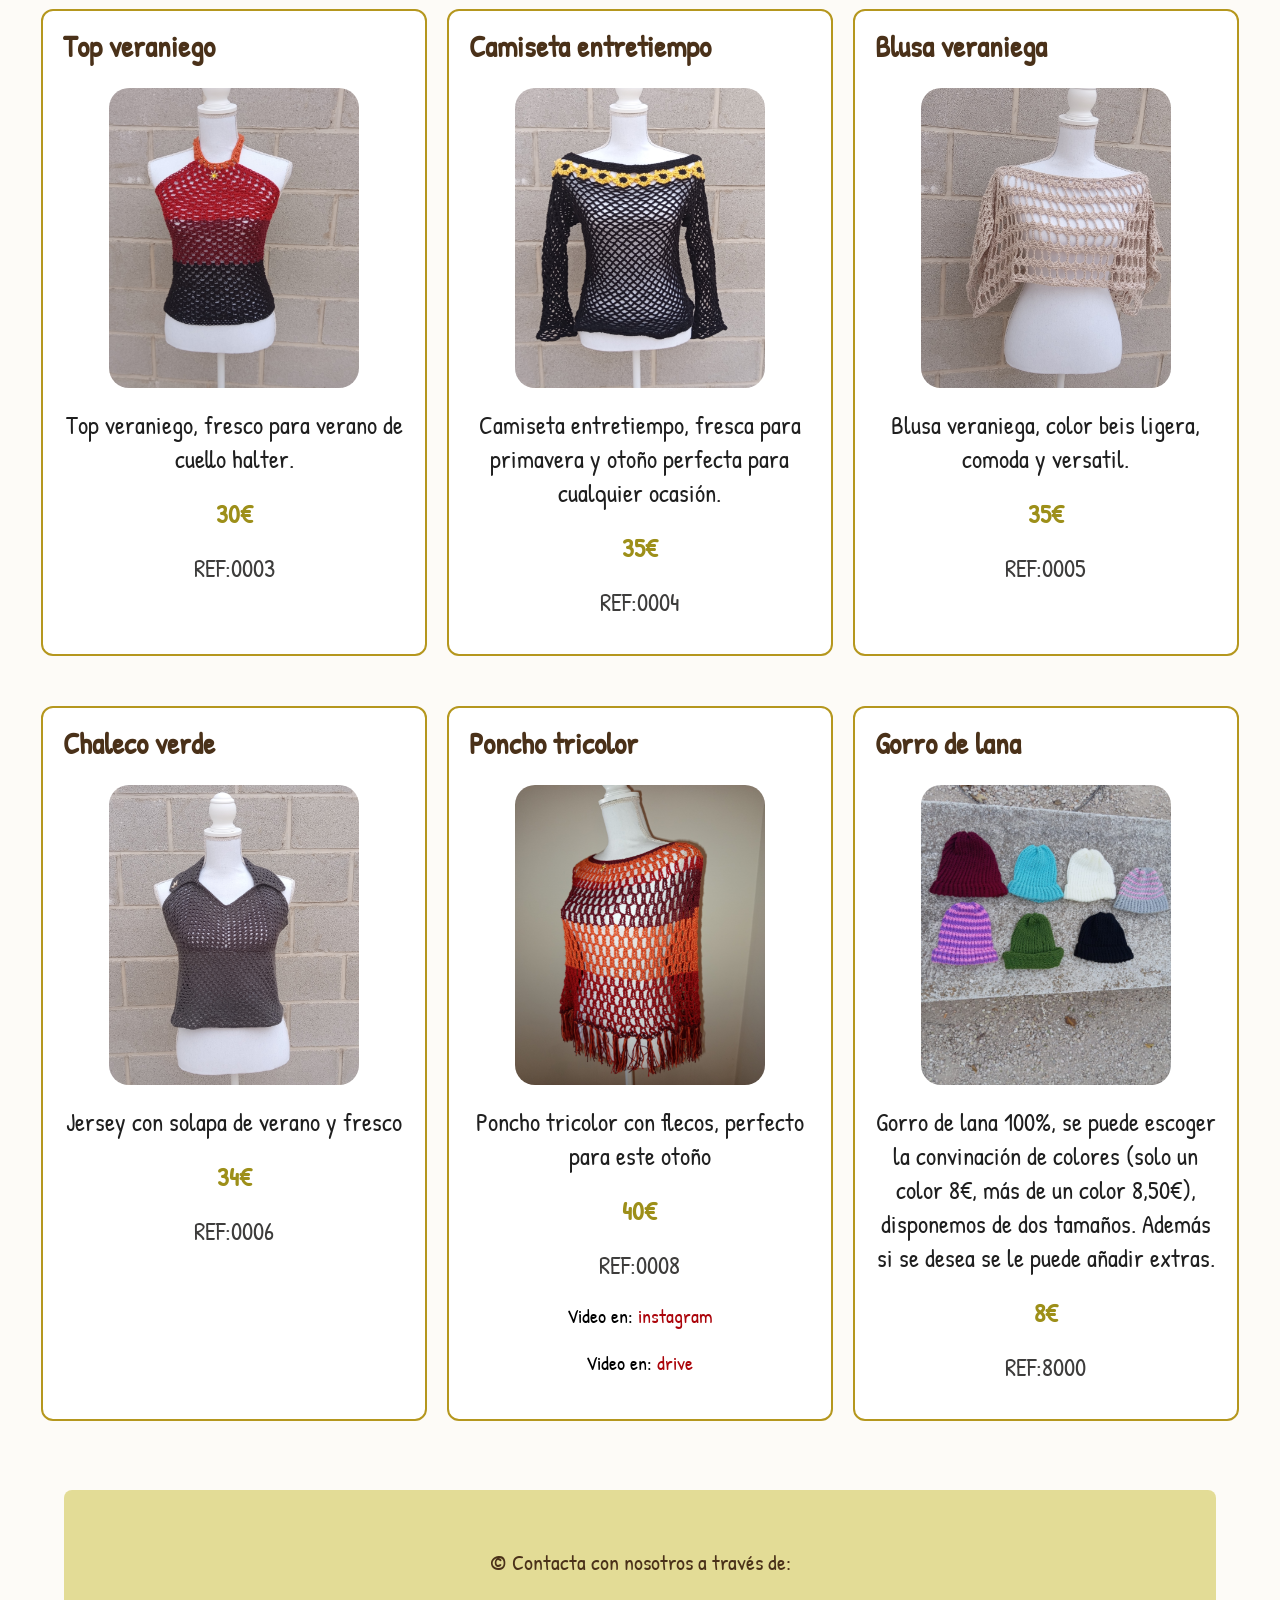
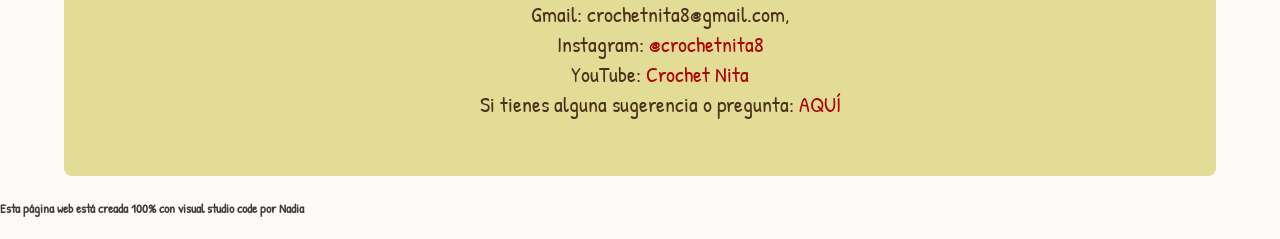
==== commit 4cdb4c81: "subida 64" ====
--- a/index.html
+++ b/index.html
@@ -202,13 +202,8 @@
     </div>
     
 
-
-
 </div> 
     
-
-
-
 
 
     <footer class="menu-list"><br>
@@ -216,6 +211,7 @@
     <ol>
       <line>Gmail: crochetnita8@gmail.com, </line><br>
       <line>Instagram:<a href="https://www.instagram.com/crochetnita8/" target="_blank"> @crochetnita8</a> </line><br>
+      <line>YouTube:<a href="https://www.youtube.com/@CrochetNita" target="_blank"> Crochet Nita</a> </line><br>
       <line>Si tienes alguna sugerencia o pregunta:<a class="pie-página" href="formulario.html"> AQUÍ</a></line>
     </ol><br>
    </footer>
--- a/estilo/style.css
+++ b/estilo/style.css
@@ -131,7 +131,7 @@
 
 .tarjeta .precio {
     color: #9d8f19;    
-    font-size: 24px;   
+    font-size: 26px;   
     font-weight: bold; 
 }
 
@@ -178,13 +178,27 @@
   
 
 .nuestra-historia {
-  color:rgba(44, 44, 43, 0.911);
-  font-size: 24px;
+  color:rgba(35, 35, 34, 0.911);
+  font-size: 28px;
   font-family: 'Patrick Hand', cursive;
   padding: 15px 20px;
   border: 3px solid #b5971e;
   border-radius: 12px;
   background-color: #ffffff;
+  margin-left: 5%;
+  margin-right: 5%;
+}
+
+.medidas img {
+  display: block;    
+  margin: 0 auto;
+  width: 100%;         
+  max-width: 550px;    
+  height: auto;        
+  border-radius: 12px;  
+  box-shadow: 0 4px 15px rgba(181, 122, 30, 0.08); 
+    display: block;    
+  margin: 0 auto;
 }
 
 .info-oculta {
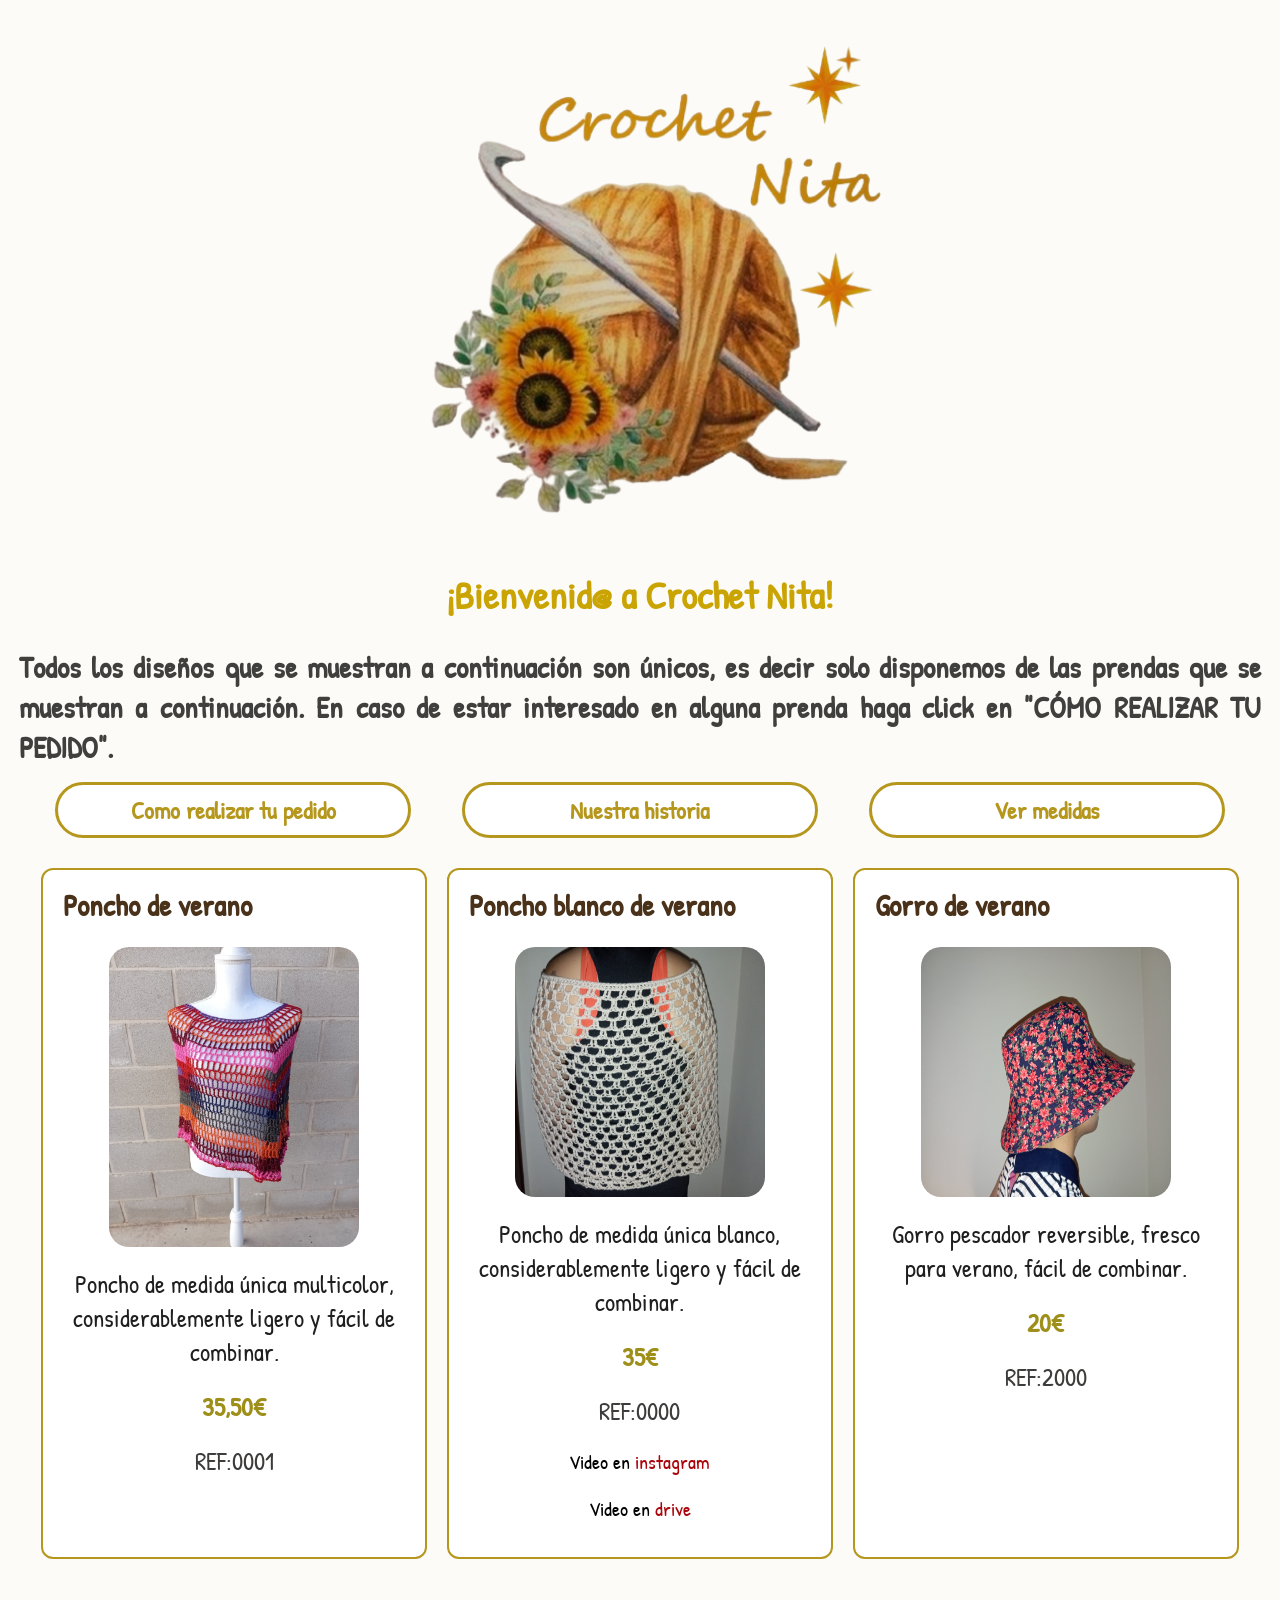
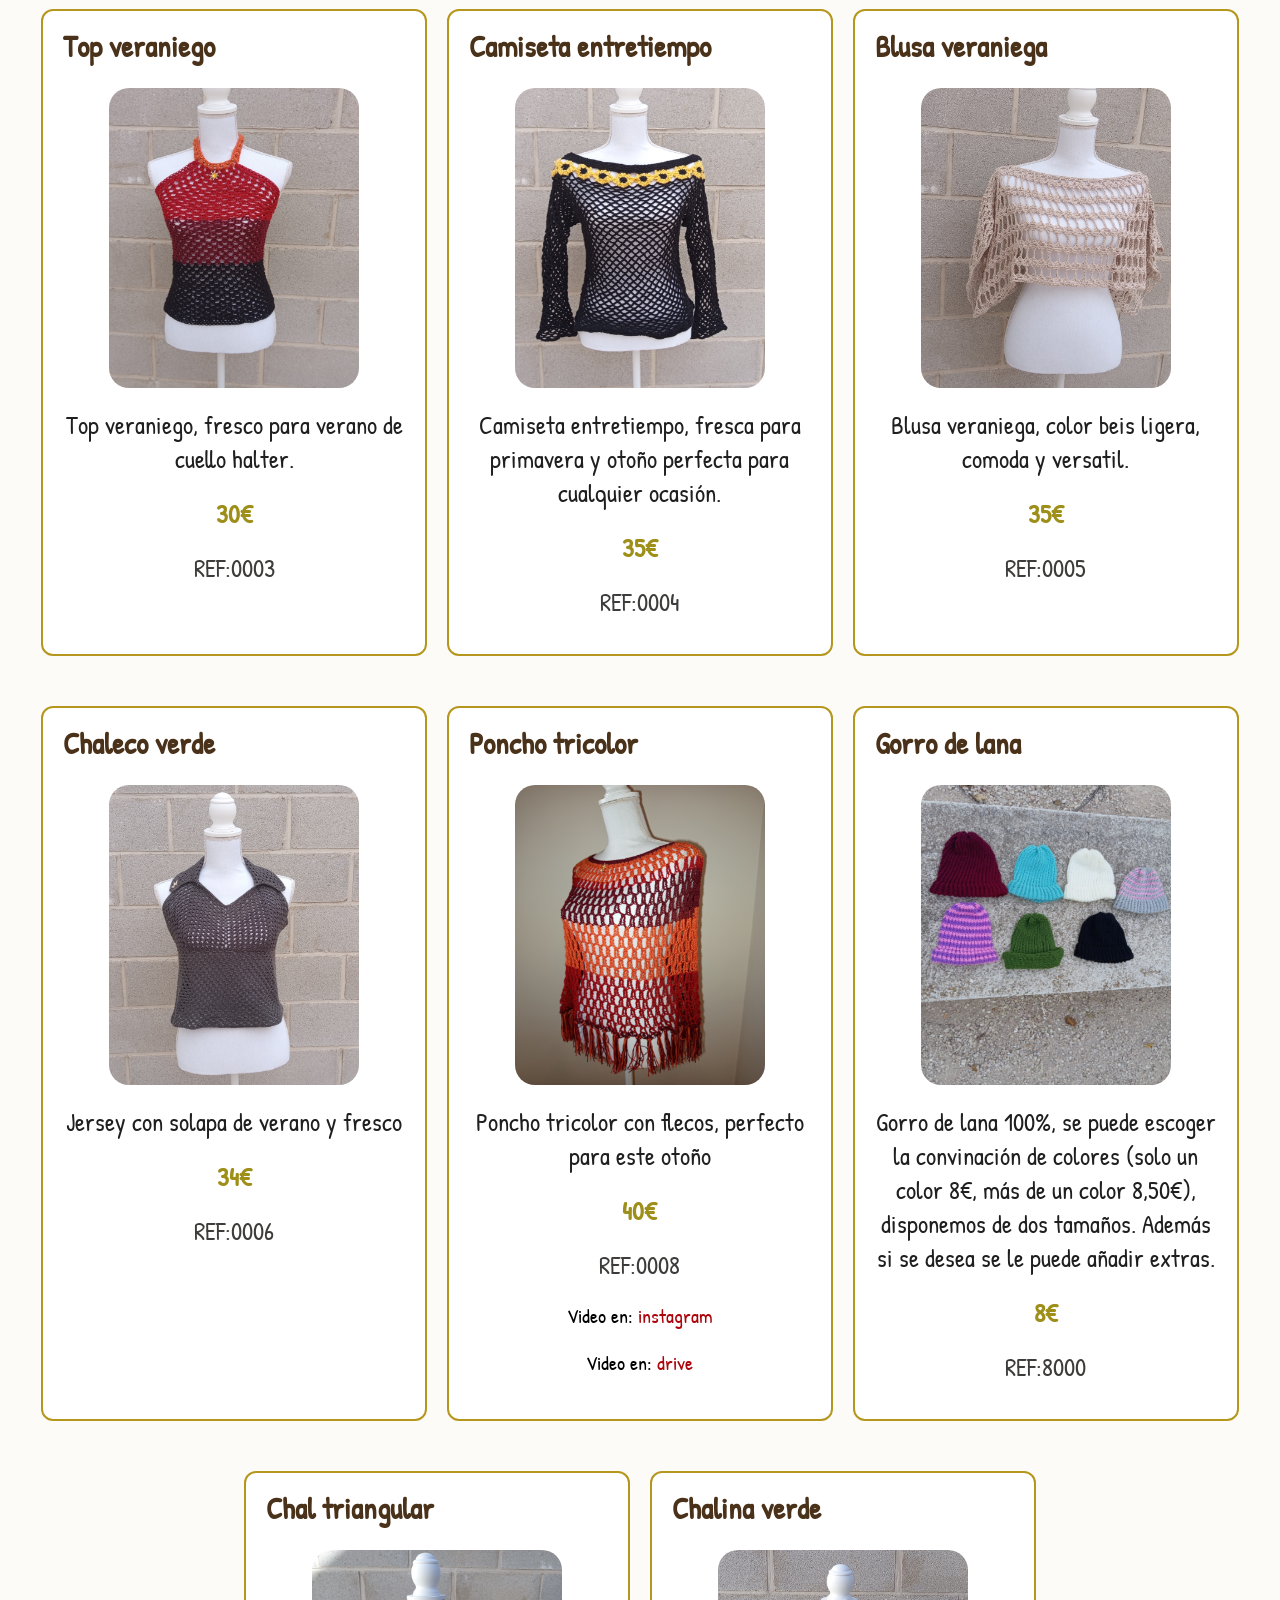
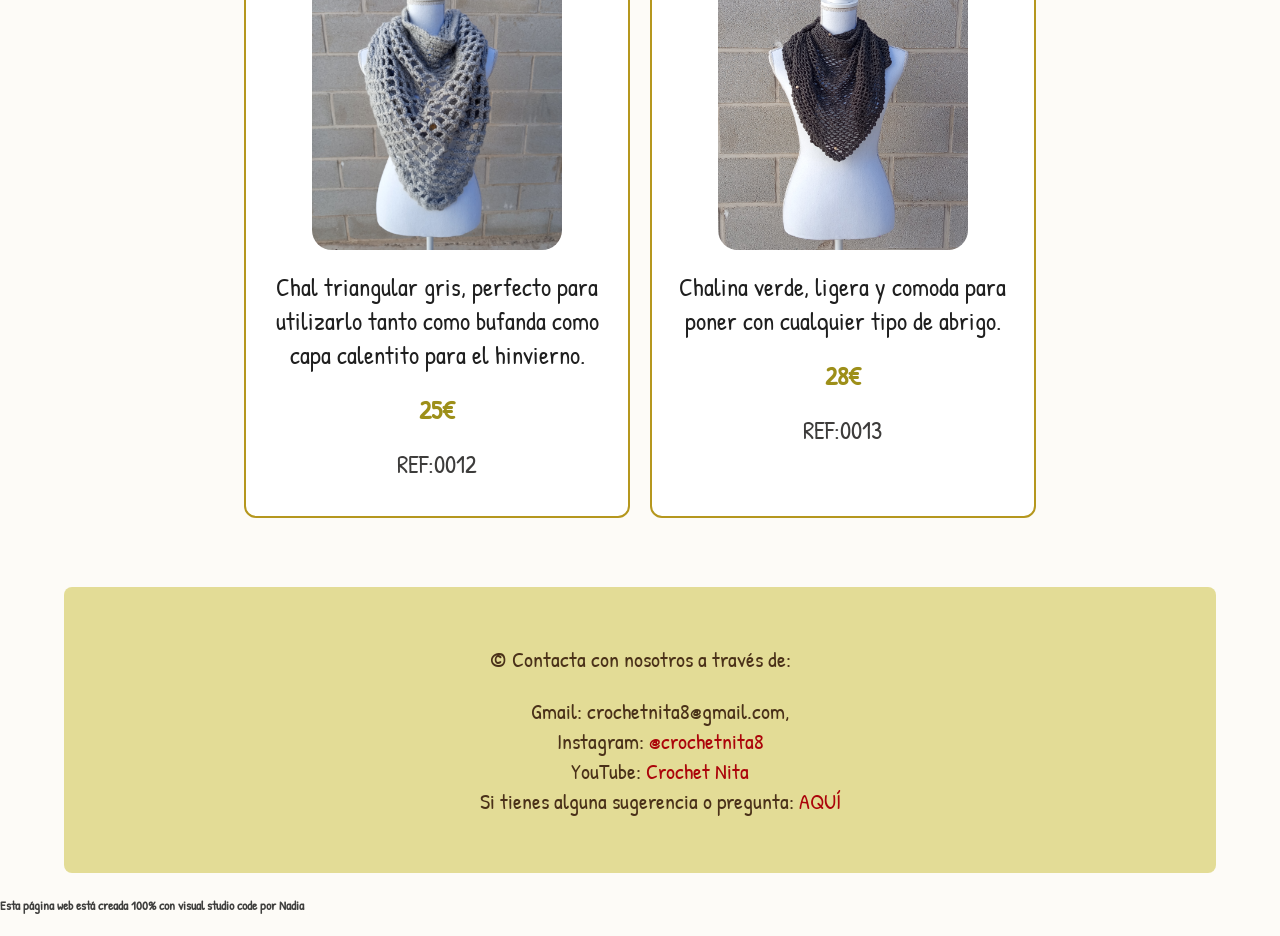
==== commit cd0fd5d5: "subida_68" ====
--- a/index.html
+++ b/index.html
@@ -54,7 +54,7 @@
 <h3>Poncho de verano </h3><br>
 <div class="slider-box">
 <div class="bloque-imagenes">
-      <img id="poncho_multicolor" src="IMAGENES/Poncho_verano_1.1.1.jpg" width="250" height="250">
+      <img id="poncho_multicolor" src="IMAGENES/Poncho_verano_1.1.1.jpg" width="250" height="300">
 </div>
 <div class="letra">
     <p><span class="descripcion">Poncho de medida única multicolor, considerablemente ligero y fácil de combinar.</span></p>
@@ -199,8 +199,50 @@
             </div>
         </div> 
 
-    </div>
-    
+    
+<div class="tarjeta">
+  <h3>Chal triangular</h3><br>
+ <div class="slider-box">
+  <div class="bloque-imagenes">
+      <img id="chal_triangular" src="IMAGEN_2/Chalina_triangular_1.jpg" width="250" height="300">
+</div>
+ <div class="letra">
+            <p><span class="descripcion">Chal triangular gris, perfecto para utilizarlo tanto como bufanda como capa calentito para el hinvierno.</span></p>
+            <p><span class="precio"><b>25€</b></span></p>
+            <p><span class="referencia">REF:0012</span></p>
+     </div>
+            </div>
+        </div> 
+
+
+
+
+
+
+
+<div class="tarjeta">
+  <h3>Chalina verde</h3><br>
+ <div class="slider-box">
+  <div class="bloque-imagenes">
+      <img id="chalina_verde" src="IMAGEN_2/Chalina_verde_1.jpg" width="250" height="300">
+</div>
+ <div class="letra">
+            <p><span class="descripcion">Chalina verde, ligera y comoda para poner con cualquier tipo de abrigo.</span></p>
+            <p><span class="precio"><b>28€</b></span></p>
+            <p><span class="referencia">REF:0013</span></p>
+     </div>
+            </div>
+        </div> 
+
+
+
+
+
+
+
+
+
+    </div>
 
 </div> 
     
